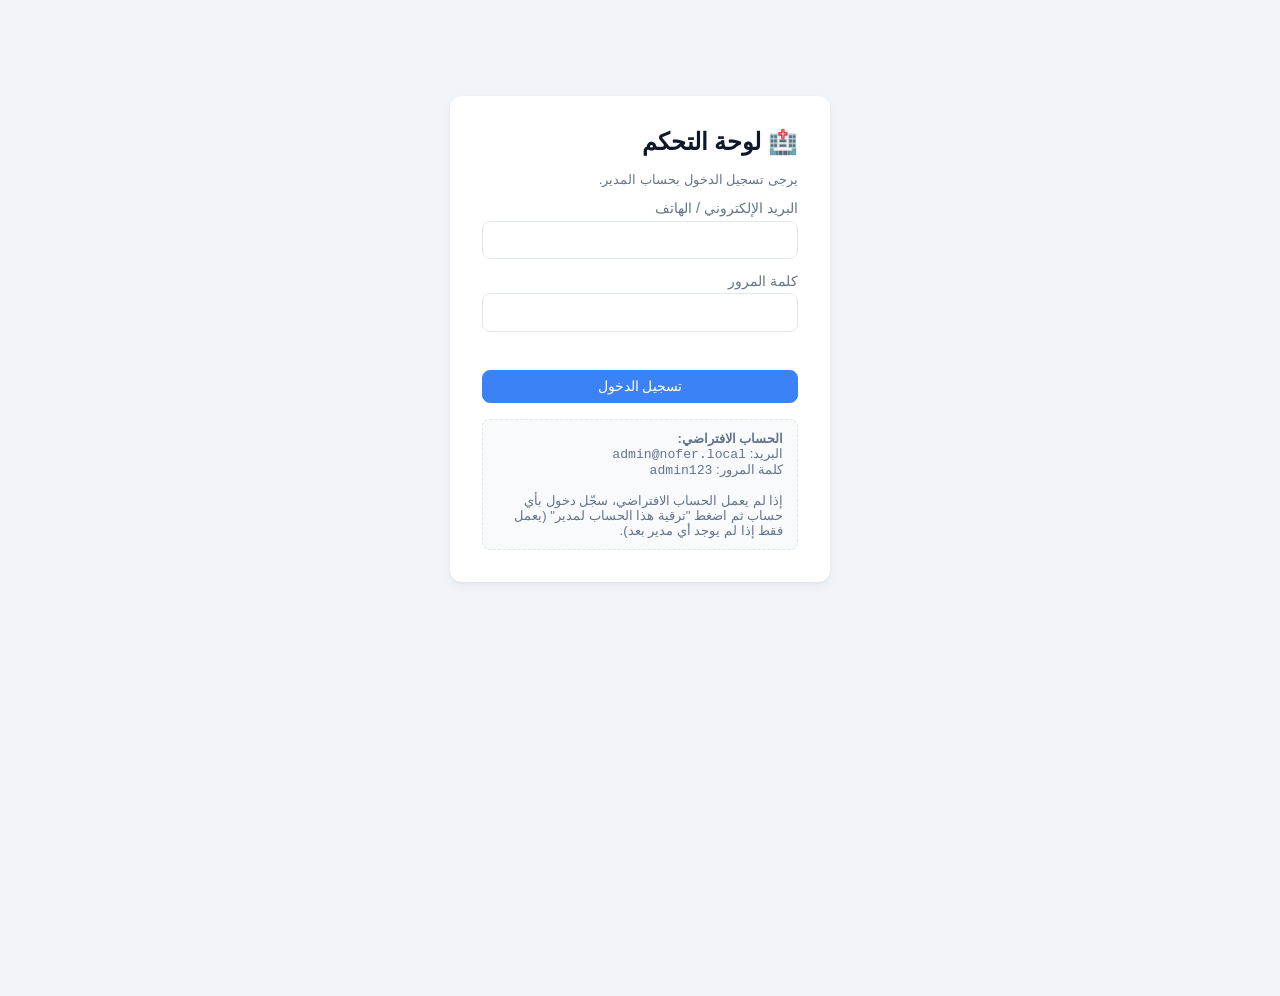
==== Admin.html @ 10ae7a41 "first commit" ====
<!DOCTYPE html>
<html lang="ar" dir="rtl">
<head>
    <meta charset="UTF-8">
    <meta name="viewport" content="width=device-width, initial-scale=1.0">
    <meta name="robots" content="noindex, nofollow">
    <title>لوحة التحكم — عيادة</title>
    <style>
        :root {
            --primary: #3b82f6;
            --primary-dark: #1d4ed8;
            --success: #16a34a;
            --warning: #f59e0b;
            --danger: #dc2626;
            --bg: #f1f5f9;
            --surface: #ffffff;
            --surface-2: #f8fafc;
            --text: #0f172a;
            --text-muted: #64748b;
            --border: #e2e8f0;
            --radius: 12px;
            --shadow: 0 1px 3px rgba(0,0,0,0.06), 0 4px 12px rgba(0,0,0,0.04);
        }
        * { box-sizing: border-box; }
        html, body { margin: 0; padding: 0; }
        body {
            font-family: -apple-system, BlinkMacSystemFont, 'Segoe UI', Tahoma, Arial, sans-serif;
            background: var(--bg);
            color: var(--text);
            min-height: 100vh;
        }
        .topbar {
            background: var(--surface);
            border-bottom: 1px solid var(--border);
            padding: 0.85rem 1.5rem;
            display: flex;
            align-items: center;
            justify-content: space-between;
            gap: 1rem;
        }
        .topbar h1 {
            font-size: 1.25rem;
            margin: 0;
            font-weight: 700;
        }
        .topbar-actions {
            display: flex;
            align-items: center;
            gap: 0.75rem;
            font-size: 0.9rem;
        }
        .topbar-actions .user-pill {
            background: var(--surface-2);
            border: 1px solid var(--border);
            border-radius: 999px;
            padding: 0.35rem 0.85rem;
        }
        .btn {
            border: 1px solid var(--border);
            background: var(--surface);
            color: var(--text);
            padding: 0.45rem 0.9rem;
            border-radius: 8px;
            cursor: pointer;
            font-family: inherit;
            font-size: 0.9rem;
            transition: all 0.15s;
        }
        .btn:hover { background: var(--surface-2); }
        .btn-primary { background: var(--primary); color: #fff; border-color: var(--primary); }
        .btn-primary:hover { background: var(--primary-dark); }
        .btn-danger { background: var(--danger); color: #fff; border-color: var(--danger); }
        .btn-danger:hover { filter: brightness(0.92); }
        .btn-success { background: var(--success); color: #fff; border-color: var(--success); }
        .btn-warning { background: var(--warning); color: #fff; border-color: var(--warning); }
        .btn-sm { padding: 0.3rem 0.65rem; font-size: 0.82rem; }
        .btn:disabled { opacity: 0.5; cursor: not-allowed; }

        .container { padding: 1.5rem; max-width: 1400px; margin: 0 auto; }

        /* Login gate */
        .login-card {
            max-width: 380px;
            margin: 6rem auto;
            background: var(--surface);
            padding: 2rem;
            border-radius: var(--radius);
            box-shadow: var(--shadow);
        }
        .login-card h2 { margin: 0 0 1rem; }
        .login-card label { display: block; margin-bottom: 0.85rem; font-size: 0.9rem; color: var(--text-muted); }
        .login-card input {
            display: block;
            width: 100%;
            padding: 0.6rem 0.85rem;
            margin-top: 0.3rem;
            border: 1px solid var(--border);
            border-radius: 8px;
            font-family: inherit;
            font-size: 0.95rem;
        }
        .login-hint {
            margin-top: 1rem;
            padding: 0.7rem 0.85rem;
            background: var(--surface-2);
            border: 1px dashed var(--border);
            border-radius: 8px;
            font-size: 0.82rem;
            color: var(--text-muted);
        }
        .login-error {
            color: var(--danger);
            margin: 0.5rem 0;
            font-size: 0.88rem;
            min-height: 1.2em;
        }

        /* Stats */
        .stats-grid {
            display: grid;
            grid-template-columns: repeat(auto-fit, minmax(170px, 1fr));
            gap: 0.85rem;
            margin-bottom: 1.5rem;
        }
        .stat {
            background: var(--surface);
            border: 1px solid var(--border);
            border-radius: var(--radius);
            padding: 1rem 1.15rem;
            box-shadow: var(--shadow);
        }
        .stat-label { color: var(--text-muted); font-size: 0.82rem; }
        .stat-value { font-size: 1.85rem; font-weight: 700; margin-top: 0.25rem; }
        .stat-accent-primary { color: var(--primary); }
        .stat-accent-warning { color: var(--warning); }
        .stat-accent-success { color: var(--success); }
        .stat-accent-danger  { color: var(--danger); }

        /* Two-column layout */
        .layout {
            display: grid;
            grid-template-columns: 320px 1fr;
            gap: 1.25rem;
        }
        @media (max-width: 900px) {
            .layout { grid-template-columns: 1fr; }
        }

        .panel {
            background: var(--surface);
            border: 1px solid var(--border);
            border-radius: var(--radius);
            box-shadow: var(--shadow);
            overflow: hidden;
        }
        .panel-header {
            padding: 0.85rem 1.1rem;
            border-bottom: 1px solid var(--border);
            font-weight: 700;
            display: flex;
            justify-content: space-between;
            align-items: center;
            gap: 0.5rem;
            flex-wrap: wrap;
        }
        .panel-body { padding: 0.5rem; }

        /* Doctors list */
        .doctor-item {
            display: flex;
            justify-content: space-between;
            align-items: center;
            padding: 0.7rem 0.85rem;
            border-radius: 8px;
            cursor: pointer;
            border: 1px solid transparent;
            transition: all 0.12s;
            gap: 0.5rem;
        }
        .doctor-item:hover { background: var(--surface-2); }
        .doctor-item.active {
            background: #eff6ff;
            border-color: var(--primary);
        }
        .doctor-item-info { flex: 1; min-width: 0; }
        .doctor-item-name { font-weight: 600; font-size: 0.95rem; }
        .doctor-item-specialty {
            color: var(--text-muted);
            font-size: 0.82rem;
            white-space: nowrap;
            overflow: hidden;
            text-overflow: ellipsis;
        }
        .doctor-item-count {
            background: var(--primary);
            color: #fff;
            border-radius: 999px;
            padding: 0.15rem 0.6rem;
            font-size: 0.8rem;
            font-weight: 700;
            flex-shrink: 0;
            min-width: 28px;
            text-align: center;
        }
        .doctor-item-count.zero { background: var(--text-muted); opacity: 0.6; }
        .doctor-item-count.has-active::after {
            content: ' • ' attr(data-active) ' نشط';
            font-weight: 500;
            font-size: 0.78rem;
            opacity: 0.95;
        }

        /* Filters */
        .filters {
            display: flex;
            gap: 0.5rem;
            flex-wrap: wrap;
            padding: 0.85rem 1.1rem;
            border-bottom: 1px solid var(--border);
            background: var(--surface-2);
        }
        .filters select, .filters input {
            padding: 0.4rem 0.6rem;
            border: 1px solid var(--border);
            border-radius: 6px;
            background: var(--surface);
            font-family: inherit;
            font-size: 0.88rem;
            color: var(--text);
        }
        .filters input { flex: 1; min-width: 180px; }

        /* Bookings table */
        .table-wrap { overflow-x: auto; }
        table.bookings {
            width: 100%;
            border-collapse: collapse;
            min-width: 760px;
        }
        table.bookings th, table.bookings td {
            text-align: right;
            padding: 0.7rem 0.85rem;
            border-bottom: 1px solid var(--border);
            font-size: 0.9rem;
            vertical-align: top;
        }
        table.bookings th {
            background: var(--surface-2);
            font-weight: 700;
            font-size: 0.82rem;
            color: var(--text-muted);
            text-transform: none;
        }
        table.bookings tr:last-child td { border-bottom: none; }
        table.bookings tbody tr:hover { background: var(--surface-2); }

        .pill {
            display: inline-block;
            padding: 0.18rem 0.6rem;
            border-radius: 999px;
            font-size: 0.78rem;
            font-weight: 600;
            white-space: nowrap;
        }
        .pill-pending   { background: #fef3c7; color: #92400e; }
        .pill-confirmed { background: #dbeafe; color: #1e40af; }
        .pill-completed { background: #dcfce7; color: #166534; }
        .pill-cancelled { background: #fee2e2; color: #991b1b; text-decoration: line-through; }

        .svc-tag {
            display: inline-block;
            padding: 0.12rem 0.5rem;
            background: var(--surface-2);
            border: 1px solid var(--border);
            border-radius: 6px;
            font-size: 0.78rem;
            color: var(--text);
        }

        .row-actions { display: flex; gap: 0.35rem; flex-wrap: wrap; }

        .empty, .loading {
            padding: 2.5rem 1rem;
            text-align: center;
            color: var(--text-muted);
            font-size: 0.95rem;
        }

        /* Toast */
        .toast {
            position: fixed;
            bottom: 1.5rem;
            left: 50%;
            transform: translateX(-50%);
            background: var(--text);
            color: #fff;
            padding: 0.7rem 1.1rem;
            border-radius: 8px;
            font-size: 0.9rem;
            box-shadow: 0 10px 30px rgba(0,0,0,0.2);
            z-index: 1000;
            opacity: 0;
            transition: opacity 0.2s, transform 0.2s;
            pointer-events: none;
        }
        .toast.show { opacity: 1; transform: translateX(-50%) translateY(-4px); }
        .toast-error { background: var(--danger); }
        .toast-success { background: var(--success); }

        .small-muted { color: var(--text-muted); font-size: 0.82rem; }
    </style>
</head>
<body>

<!-- Login gate -->
<div id="loginGate">
    <div class="login-card">
        <h2>🏥 لوحة التحكم</h2>
        <p class="small-muted">يرجى تسجيل الدخول بحساب المدير.</p>
        <form id="adminLoginForm">
            <label>البريد الإلكتروني / الهاتف
                <input type="text" id="loginId" required autocomplete="username">
            </label>
            <label>كلمة المرور
                <input type="password" id="loginPass" required autocomplete="current-password">
            </label>
            <p class="login-error" id="loginError"></p>
            <button type="submit" class="btn btn-primary" style="width:100%;">تسجيل الدخول</button>
            <button type="button" class="btn" id="bootstrapBtn"
                style="width:100%;margin-top:0.5rem;display:none;">
                ترقية هذا الحساب لمدير (مرة واحدة فقط)
            </button>
        </form>
        <div class="login-hint">
            <strong>الحساب الافتراضي:</strong><br>
            البريد: <code>admin@nofer.local</code><br>
            كلمة المرور: <code>admin123</code>
            <br><br>
            <span class="small-muted">إذا لم يعمل الحساب الافتراضي، سجّل دخول بأي حساب ثم اضغط
            "ترقية هذا الحساب لمدير" (يعمل فقط إذا لم يوجد أي مدير بعد).</span>
        </div>
    </div>
</div>

<!-- Dashboard -->
<div id="dashboard" style="display:none;">
    <div class="topbar">
        <h1>🏥 لوحة التحكم — عيادة</h1>
        <div class="topbar-actions">
            <span class="user-pill" id="adminPill"></span>
            <a href="index.html" class="btn">← الموقع الرئيسي</a>
            <button type="button" class="btn" id="logoutBtn">تسجيل خروج</button>
        </div>
    </div>

    <div class="container">
        <div class="stats-grid" id="statsGrid"></div>

        <div class="layout">
            <!-- Doctors panel -->
            <div class="panel">
                <div class="panel-header">
                    <span>الأطباء</span>
                    <span class="small-muted" id="doctorsTotal"></span>
                </div>
                <div class="panel-body" id="doctorsList">
                    <div class="loading">جاري التحميل...</div>
                </div>
            </div>

            <!-- Bookings panel -->
            <div class="panel">
                <div class="panel-header">
                    <span id="bookingsTitle">جميع الحجوزات</span>
                    <button type="button" class="btn btn-sm" id="refreshBookings">⟳ تحديث</button>
                </div>
                <div class="filters">
                    <select id="filterStatus">
                        <option value="">كل الحالات</option>
                        <option value="pending">قيد الانتظار</option>
                        <option value="confirmed">مؤكد</option>
                        <option value="completed">مكتمل</option>
                        <option value="cancelled">ملغي</option>
                    </select>
                    <select id="filterService">
                        <option value="">كل أنواع الخدمات</option>
                        <option value="clinic">كشف بالعيادة</option>
                        <option value="home_visit">كشف منزلي</option>
                        <option value="video">استشارة فيديو</option>
                        <option value="chat">استشارة شات</option>
                    </select>
                    <input type="search" id="filterSearch" placeholder="ابحث باسم المريض أو الهاتف...">
                </div>
                <div class="table-wrap" id="bookingsWrap">
                    <div class="loading">جاري التحميل...</div>
                </div>
            </div>
        </div>
    </div>
</div>

<div class="toast" id="toast"></div>

<script>
'use strict';

const API_BASE = './backend.php';
const TOKEN_KEY = 'nofer_token';
const USER_KEY  = 'nofer_user';

const STATUS_LABELS = {
    pending:   'قيد الانتظار',
    confirmed: 'مؤكد',
    completed: 'مكتمل',
    cancelled: 'ملغي',
};
const SERVICE_LABELS = {
    clinic:     'كشف بالعيادة',
    home_visit: '🏠 كشف منزلي',
    video:      '📹 استشارة فيديو',
    chat:       '💬 استشارة شات',
};
const PAYMENT_LABELS = {
    cash: 'نقدي', visa: 'بطاقة', fawry: 'فوري',
    paypal: 'PayPal', vodafone_cash: 'فودافون كاش'
};

// ----- State -----
let token = null;
let user  = null;
let selectedDoctorId = null;        // null = show all
let doctors = [];
let bookingsCache = [];
let filterDebounce = null;

// ----- Helpers -----
function escapeHTML(v) {
    if (v === null || v === undefined) return '';
    return String(v)
        .replace(/&/g, '&amp;').replace(/</g, '&lt;').replace(/>/g, '&gt;')
        .replace(/"/g, '&quot;').replace(/'/g, '&#39;');
}
function showToast(msg, type = '') {
    const t = document.getElementById('toast');
    t.textContent = msg;
    t.className = 'toast show ' + (type ? 'toast-' + type : '');
    clearTimeout(t._t);
    t._t = setTimeout(() => t.className = 'toast', 2500);
}
function formatDate(s) {
    if (!s) return '';
    try {
        // s is either "YYYY-MM-DD" (booking date) or "YYYY-MM-DD HH:MM:SS" (created_at)
        if (s.length <= 10) return s;
        return s.replace(' ', ' • ').slice(0, 16);
    } catch (_) { return s; }
}

async function api(path, options = {}) {
    const headers = Object.assign({}, options.headers || {});
    if (options.body && !headers['Content-Type']) headers['Content-Type'] = 'application/json';
    if (token) headers['Authorization'] = `Bearer ${token}`;
    const res = await fetch(`${API_BASE}${path}`, { ...options, headers });
    let data = {};
    try { data = await res.json(); } catch (_) {}
    if (res.status === 401) {
        // session expired
        signOut(true);
        throw new Error('Unauthorized');
    }
    if (!res.ok || !data.success) {
        const msg = (data && data.error) || `خطأ ${res.status}`;
        throw new Error(msg);
    }
    return data;
}

// ----- Auth -----
function loadStoredAuth() {
    try {
        token = localStorage.getItem(TOKEN_KEY);
        const u = localStorage.getItem(USER_KEY);
        user = u ? JSON.parse(u) : null;
    } catch (_) {}
}
function storeAuth(t, u) {
    token = t; user = u;
    try {
        localStorage.setItem(TOKEN_KEY, t);
        localStorage.setItem(USER_KEY, JSON.stringify(u));
    } catch (_) {}
}
async function signOut(silent = false) {
    try { if (token) await api('/api/logout', { method: 'POST' }); } catch (_) {}
    token = null; user = null;
    try { localStorage.removeItem(TOKEN_KEY); localStorage.removeItem(USER_KEY); } catch (_) {}
    showLogin();
    if (!silent) showToast('تم تسجيل الخروج');
}

function showLogin() {
    document.getElementById('loginGate').style.display = 'block';
    document.getElementById('dashboard').style.display = 'none';
}
function showDashboard() {
    document.getElementById('loginGate').style.display = 'none';
    document.getElementById('dashboard').style.display = 'block';
    document.getElementById('adminPill').textContent = user?.name || '';
    loadStats();
    loadDoctors();
    loadBookings();
}

async function handleLogin(e) {
    e.preventDefault();
    const errEl = document.getElementById('loginError');
    const bootstrapBtn = document.getElementById('bootstrapBtn');
    errEl.textContent = '';
    bootstrapBtn.style.display = 'none';

    const identifier = document.getElementById('loginId').value.trim();
    const password   = document.getElementById('loginPass').value;
    if (!identifier || !password) { errEl.textContent = 'يرجى ملء جميع الحقول.'; return; }

    try {
        const res = await fetch(`${API_BASE}/api/login`, {
            method: 'POST',
            headers: { 'Content-Type': 'application/json' },
            body: JSON.stringify({ identifier, password })
        });
        const data = await res.json();
        if (!res.ok || !data.success) {
            errEl.textContent = data.error || 'فشل تسجيل الدخول.';
            return;
        }
        if (!data.user.is_admin) {
            // Store the token so bootstrap call can authenticate, but DON'T
            // call showDashboard yet — they need to be promoted first.
            storeAuth(data.token, data.user);
            errEl.textContent = 'هذا الحساب ليس له صلاحيات مدير.';
            bootstrapBtn.style.display = 'block';
            return;
        }
        storeAuth(data.token, data.user);
        showDashboard();
    } catch (err) {
        errEl.textContent = 'تعذر الاتصال بالخادم.';
    }
}

async function handleBootstrap() {
    const errEl = document.getElementById('loginError');
    const btn = document.getElementById('bootstrapBtn');
    if (!token) { errEl.textContent = 'سجّل الدخول أولاً.'; return; }
    btn.disabled = true;
    btn.textContent = 'جاري الترقية...';
    try {
        const data = await api('/api/admin/bootstrap', {
            method: 'POST',
            body: JSON.stringify({})
        });
        // Update stored user
        user = data.user;
        try { localStorage.setItem(USER_KEY, JSON.stringify(user)); } catch (_) {}
        showToast('تمت الترقية بنجاح', 'success');
        showDashboard();
    } catch (err) {
        errEl.textContent = err.message;
        btn.disabled = false;
        btn.textContent = 'ترقية هذا الحساب لمدير (مرة واحدة فقط)';
    }
}

async function verifySession() {
    if (!token || !user) { showLogin(); return; }
    try {
        const data = await api('/api/me');
        if (!data.user.is_admin) { signOut(true); return; }
        user = data.user;
        try { localStorage.setItem(USER_KEY, JSON.stringify(user)); } catch (_) {}
        showDashboard();
    } catch (_) {
        showLogin();
    }
}

// ----- Stats -----
async function loadStats() {
    const grid = document.getElementById('statsGrid');
    grid.innerHTML = '';
    try {
        const data = await api('/api/admin/stats');
        const s = data.stats;
        const cards = [
            ['total_bookings',     'إجمالي الحجوزات', 'primary'],
            ['today_bookings',     'حجوزات اليوم',    'primary'],
            ['pending_bookings',   'قيد الانتظار',     'warning'],
            ['confirmed_bookings', 'مؤكدة',            'primary'],
            ['completed_bookings', 'مكتملة',           'success'],
            ['cancelled_bookings', 'ملغاة',            'danger'],
            ['doctors_count',      'الأطباء',          ''],
            ['users_count',        'المستخدمون',       ''],
        ];
        grid.innerHTML = cards.map(([k, label, accent]) => `
            <div class="stat">
                <div class="stat-label">${label}</div>
                <div class="stat-value ${accent ? 'stat-accent-' + accent : ''}">${s[k]}</div>
            </div>
        `).join('');
    } catch (err) {
        grid.innerHTML = `<div class="empty">تعذر تحميل الإحصائيات: ${escapeHTML(err.message)}</div>`;
    }
}

// ----- Doctors -----
async function loadDoctors() {
    const el = document.getElementById('doctorsList');
    try {
        const data = await api('/api/admin/doctors');
        doctors = data.doctors;
        document.getElementById('doctorsTotal').textContent = `${doctors.length} طبيب`;
        renderDoctors();
    } catch (err) {
        el.innerHTML = `<div class="empty">تعذر تحميل الأطباء: ${escapeHTML(err.message)}</div>`;
    }
}

function renderDoctors() {
    const el = document.getElementById('doctorsList');
    const allActive = selectedDoctorId === null ? 'active' : '';
    const html = [`
        <div class="doctor-item ${allActive}" data-id="" role="button" tabindex="0">
            <div class="doctor-item-info">
                <div class="doctor-item-name">جميع الأطباء</div>
                <div class="doctor-item-specialty">عرض كل الحجوزات</div>
            </div>
            <span class="doctor-item-count">${doctors.reduce((acc, d) => acc + d.bookings_count, 0)}</span>
        </div>
    `];
    doctors.forEach(d => {
        const active = selectedDoctorId === d.id ? 'active' : '';
        const hasActive = d.active_count > 0 ? 'has-active' : '';
        html.push(`
            <div class="doctor-item ${active}" data-id="${d.id}" role="button" tabindex="0">
                <div class="doctor-item-info">
                    <div class="doctor-item-name">${escapeHTML(d.name)}</div>
                    <div class="doctor-item-specialty">${escapeHTML(d.specialty)}</div>
                </div>
                <span class="doctor-item-count ${d.bookings_count === 0 ? 'zero' : ''} ${hasActive}"
                      data-active="${d.active_count}">${d.bookings_count}</span>
            </div>
        `);
    });
    el.innerHTML = html.join('');

    el.querySelectorAll('.doctor-item').forEach(node => {
        const handler = () => {
            const id = node.dataset.id;
            selectedDoctorId = id === '' ? null : Number(id);
            renderDoctors();
            updateBookingsTitle();
            loadBookings();
        };
        node.addEventListener('click', handler);
        node.addEventListener('keydown', e => { if (e.key === 'Enter' || e.key === ' ') { e.preventDefault(); handler(); }});
    });
}

function updateBookingsTitle() {
    const titleEl = document.getElementById('bookingsTitle');
    if (selectedDoctorId === null) {
        titleEl.textContent = 'جميع الحجوزات';
    } else {
        const d = doctors.find(x => x.id === selectedDoctorId);
        titleEl.textContent = d ? `حجوزات: ${d.name}` : 'الحجوزات';
    }
}

// ----- Bookings -----
async function loadBookings() {
    const wrap = document.getElementById('bookingsWrap');
    wrap.innerHTML = '<div class="loading">جاري التحميل...</div>';

    const params = new URLSearchParams();
    if (selectedDoctorId !== null) params.set('doctor_id', String(selectedDoctorId));
    const status = document.getElementById('filterStatus').value;
    if (status) params.set('status', status);
    const svc = document.getElementById('filterService').value;
    if (svc) params.set('service_type', svc);
    const q = document.getElementById('filterSearch').value.trim();
    if (q) params.set('q', q);

    try {
        const data = await api('/api/admin/bookings?' + params.toString());
        bookingsCache = data.bookings;
        renderBookings();
    } catch (err) {
        wrap.innerHTML = `<div class="empty">تعذر تحميل الحجوزات: ${escapeHTML(err.message)}</div>`;
    }
}

function renderBookings() {
    const wrap = document.getElementById('bookingsWrap');
    if (!bookingsCache.length) {
        wrap.innerHTML = '<div class="empty">لا توجد حجوزات مطابقة.</div>';
        return;
    }
    const rows = bookingsCache.map(b => {
        const status   = b.status || 'pending';
        const svcKey   = b.service_type || 'clinic';
        const svcLabel = SERVICE_LABELS[svcKey] || svcKey;
        const place    = svcKey === 'clinic'
            ? (b.location_name
                ? `<div>${escapeHTML(b.location_name)}</div><div class="small-muted">${escapeHTML(b.location_address || '')}</div>`
                : '<span class="small-muted">عيادة غير محددة</span>')
            : '<span class="small-muted">عن بُعد</span>';

        return `
            <tr data-id="${b.id}">
                <td>
                    <div><strong>${escapeHTML(b.patient_name)}</strong></div>
                    <div class="small-muted">${escapeHTML(b.phone)}</div>
                </td>
                <td>
                    <div>${escapeHTML(b.doctor_name || '-')}</div>
                    <div class="small-muted">${escapeHTML(b.specialty || '')}</div>
                </td>
                <td><span class="svc-tag">${svcLabel}</span></td>
                <td>${place}</td>
                <td>${escapeHTML(b.date)}</td>
                <td>${escapeHTML(PAYMENT_LABELS[b.payment_method] || b.payment_method || '-')}</td>
                <td><span class="pill pill-${status}">${STATUS_LABELS[status] || status}</span></td>
                <td>
                    <div class="row-actions">
                        ${status === 'pending' ? `<button class="btn btn-sm btn-primary" data-act="confirm">تأكيد</button>` : ''}
                        ${(status === 'pending' || status === 'confirmed') ? `<button class="btn btn-sm btn-success" data-act="complete">إكمال</button>` : ''}
                        ${status !== 'cancelled' ? `<button class="btn btn-sm btn-danger" data-act="cancel">إلغاء</button>` : ''}
                        <button class="btn btn-sm" data-act="delete" title="حذف نهائي">🗑</button>
                    </div>
                </td>
            </tr>
        `;
    }).join('');

    wrap.innerHTML = `
        <table class="bookings">
            <thead>
                <tr>
                    <th>المريض</th>
                    <th>الطبيب</th>
                    <th>نوع الخدمة</th>
                    <th>المكان</th>
                    <th>التاريخ</th>
                    <th>الدفع</th>
                    <th>الحالة</th>
                    <th>إجراءات</th>
                </tr>
            </thead>
            <tbody>${rows}</tbody>
        </table>
    `;

    wrap.querySelectorAll('button[data-act]').forEach(btn => {
        btn.addEventListener('click', () => {
            const row = btn.closest('tr');
            const id = Number(row.dataset.id);
            const act = btn.dataset.act;
            handleBookingAction(id, act, btn);
        });
    });
}

async function handleBookingAction(id, action, btn) {
    const b = bookingsCache.find(x => Number(x.id) === id);
    if (!b) return;

    let confirmMsg = '';
    if (action === 'cancel')   confirmMsg = `هل أنت متأكد من إلغاء حجز ${b.patient_name}؟`;
    if (action === 'delete')   confirmMsg = `حذف نهائي لحجز ${b.patient_name}؟ لا يمكن التراجع.`;
    if (action === 'complete') confirmMsg = `وضع حجز ${b.patient_name} كمكتمل؟`;
    if (action === 'confirm')  confirmMsg = `تأكيد حجز ${b.patient_name}؟`;
    if (confirmMsg && !confirm(confirmMsg)) return;

    const row = btn.closest('tr');
    row.querySelectorAll('button').forEach(b => b.disabled = true);

    try {
        if (action === 'delete') {
            await api(`/api/admin/bookings/${id}`, { method: 'DELETE' });
            showToast('تم حذف الحجز', 'success');
        } else {
            const status = action === 'confirm' ? 'confirmed'
                         : action === 'complete' ? 'completed'
                         : 'cancelled';
            await api(`/api/admin/bookings/${id}`, {
                method: 'PATCH',
                body: JSON.stringify({ status })
            });
            showToast('تم تحديث الحجز', 'success');
        }
        // Refresh both stats + table + doctor counts
        loadStats();
        loadDoctors();
        loadBookings();
    } catch (err) {
        showToast(err.message, 'error');
        row.querySelectorAll('button').forEach(b => b.disabled = false);
    }
}

// ----- Init -----
document.getElementById('adminLoginForm').addEventListener('submit', handleLogin);
document.getElementById('bootstrapBtn').addEventListener('click', handleBootstrap);
document.getElementById('logoutBtn').addEventListener('click', () => signOut());
document.getElementById('refreshBookings').addEventListener('click', () => { loadStats(); loadDoctors(); loadBookings(); });

document.getElementById('filterStatus').addEventListener('change', loadBookings);
document.getElementById('filterService').addEventListener('change', loadBookings);
document.getElementById('filterSearch').addEventListener('input', () => {
    clearTimeout(filterDebounce);
    filterDebounce = setTimeout(loadBookings, 300);
});

loadStoredAuth();
verifySession();
</script>

</body>
</html>
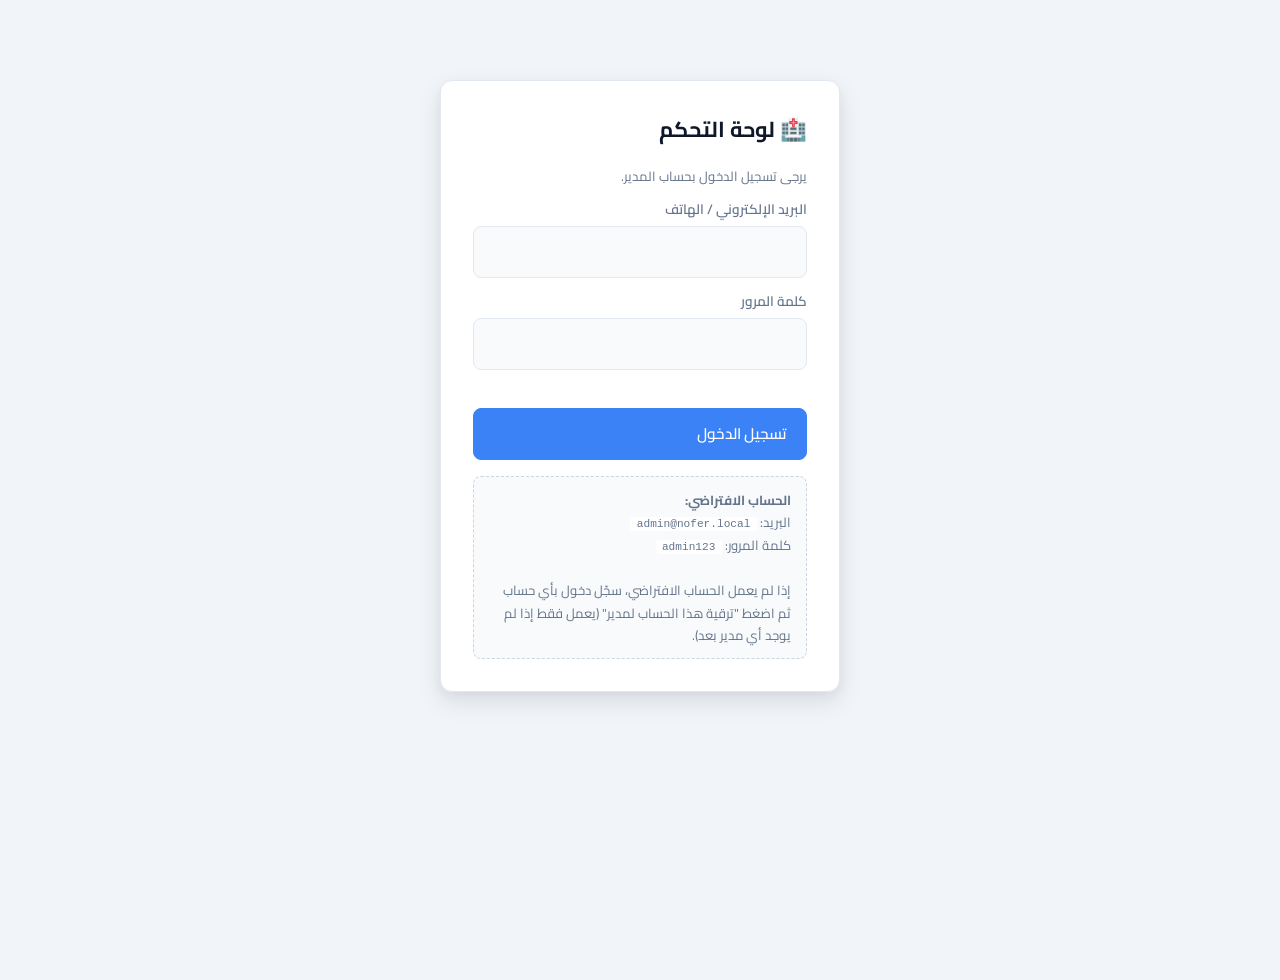
==== commit e5761fe3: "dashboard" ====
--- a/Admin.html
+++ b/Admin.html
@@ -5,30 +5,50 @@
     <meta name="viewport" content="width=device-width, initial-scale=1.0">
     <meta name="robots" content="noindex, nofollow">
     <title>لوحة التحكم — عيادة</title>
+    <link rel="preconnect" href="https://fonts.googleapis.com">
+    <link rel="preconnect" href="https://fonts.gstatic.com" crossorigin>
+    <link href="https://fonts.googleapis.com/css2?family=Cairo:wght@400;500;600;700;800&display=swap" rel="stylesheet">
     <style>
         :root {
             --primary: #3b82f6;
             --primary-dark: #1d4ed8;
+            --primary-soft: #eff6ff;
             --success: #16a34a;
+            --success-soft: #dcfce7;
             --warning: #f59e0b;
+            --warning-soft: #fef3c7;
             --danger: #dc2626;
+            --danger-soft: #fee2e2;
+            --indigo: #6366f1;
+            --indigo-soft: #eef2ff;
             --bg: #f1f5f9;
             --surface: #ffffff;
             --surface-2: #f8fafc;
             --text: #0f172a;
             --text-muted: #64748b;
+            --text-subtle: #94a3b8;
             --border: #e2e8f0;
+            --border-strong: #cbd5e1;
             --radius: 12px;
-            --shadow: 0 1px 3px rgba(0,0,0,0.06), 0 4px 12px rgba(0,0,0,0.04);
+            --radius-sm: 8px;
+            --shadow-sm: 0 1px 2px rgba(15, 23, 42, 0.04);
+            --shadow:    0 1px 3px rgba(15, 23, 42, 0.06), 0 4px 12px rgba(15, 23, 42, 0.05);
+            --shadow-lg: 0 10px 25px rgba(15, 23, 42, 0.1), 0 4px 10px rgba(15, 23, 42, 0.04);
         }
         * { box-sizing: border-box; }
         html, body { margin: 0; padding: 0; }
         body {
-            font-family: -apple-system, BlinkMacSystemFont, 'Segoe UI', Tahoma, Arial, sans-serif;
+            font-family: 'Cairo', -apple-system, BlinkMacSystemFont, 'Segoe UI', Tahoma, Arial, sans-serif;
             background: var(--bg);
             color: var(--text);
             min-height: 100vh;
-        }
+            line-height: 1.55;
+            -webkit-font-smoothing: antialiased;
+        }
+
+        /* ============================================================
+           Topbar
+           ============================================================ */
         .topbar {
             background: var(--surface);
             border-bottom: 1px solid var(--border);
@@ -37,89 +57,117 @@
             align-items: center;
             justify-content: space-between;
             gap: 1rem;
-        }
-        .topbar h1 {
-            font-size: 1.25rem;
-            margin: 0;
-            font-weight: 700;
-        }
-        .topbar-actions {
-            display: flex;
-            align-items: center;
-            gap: 0.75rem;
-            font-size: 0.9rem;
-        }
-        .topbar-actions .user-pill {
+            position: sticky; top: 0; z-index: 50;
+        }
+        .topbar h1 { font-size: 1.2rem; margin: 0; font-weight: 700; display: flex; align-items: center; gap: 0.5rem; }
+        .topbar-actions { display: flex; align-items: center; gap: 0.6rem; font-size: 0.9rem; }
+        .user-pill {
             background: var(--surface-2);
             border: 1px solid var(--border);
             border-radius: 999px;
-            padding: 0.35rem 0.85rem;
-        }
+            padding: 0.35rem 0.9rem;
+            font-weight: 600;
+            display: inline-flex;
+            align-items: center;
+            gap: 0.4rem;
+        }
+        .user-pill::before {
+            content: '';
+            width: 7px; height: 7px;
+            border-radius: 50%;
+            background: var(--success);
+            box-shadow: 0 0 0 3px rgba(22, 163, 74, 0.15);
+        }
+
+        /* ============================================================
+           Buttons
+           ============================================================ */
         .btn {
             border: 1px solid var(--border);
             background: var(--surface);
             color: var(--text);
-            padding: 0.45rem 0.9rem;
-            border-radius: 8px;
+            padding: 0.45rem 0.95rem;
+            border-radius: var(--radius-sm);
             cursor: pointer;
             font-family: inherit;
-            font-size: 0.9rem;
-            transition: all 0.15s;
-        }
-        .btn:hover { background: var(--surface-2); }
+            font-size: 0.88rem;
+            font-weight: 600;
+            transition: all 0.15s ease;
+            display: inline-flex;
+            align-items: center;
+            gap: 0.4rem;
+            text-decoration: none;
+            white-space: nowrap;
+        }
+        .btn:hover { background: var(--surface-2); border-color: var(--border-strong); }
         .btn-primary { background: var(--primary); color: #fff; border-color: var(--primary); }
-        .btn-primary:hover { background: var(--primary-dark); }
+        .btn-primary:hover { background: var(--primary-dark); border-color: var(--primary-dark); }
         .btn-danger { background: var(--danger); color: #fff; border-color: var(--danger); }
         .btn-danger:hover { filter: brightness(0.92); }
         .btn-success { background: var(--success); color: #fff; border-color: var(--success); }
         .btn-warning { background: var(--warning); color: #fff; border-color: var(--warning); }
-        .btn-sm { padding: 0.3rem 0.65rem; font-size: 0.82rem; }
+        .btn-ghost { background: transparent; border-color: transparent; }
+        .btn-ghost:hover { background: var(--surface-2); border-color: var(--border); }
+        .btn-sm { padding: 0.3rem 0.7rem; font-size: 0.8rem; }
+        .btn-lg { padding: 0.65rem 1.25rem; font-size: 0.95rem; }
         .btn:disabled { opacity: 0.5; cursor: not-allowed; }
 
         .container { padding: 1.5rem; max-width: 1400px; margin: 0 auto; }
 
-        /* Login gate */
+        /* ============================================================
+           Login gate (kept tidy)
+           ============================================================ */
         .login-card {
-            max-width: 380px;
-            margin: 6rem auto;
+            max-width: 400px;
+            margin: 5rem auto;
             background: var(--surface);
             padding: 2rem;
             border-radius: var(--radius);
-            box-shadow: var(--shadow);
-        }
-        .login-card h2 { margin: 0 0 1rem; }
-        .login-card label { display: block; margin-bottom: 0.85rem; font-size: 0.9rem; color: var(--text-muted); }
+            box-shadow: var(--shadow-lg);
+            border: 1px solid var(--border);
+        }
+        .login-card h2 { margin: 0 0 1.2rem; font-size: 1.35rem; }
+        .login-card label { display: block; margin-bottom: 0.85rem; font-size: 0.85rem; color: var(--text-muted); font-weight: 600; }
         .login-card input {
             display: block;
             width: 100%;
-            padding: 0.6rem 0.85rem;
-            margin-top: 0.3rem;
+            padding: 0.65rem 0.85rem;
+            margin-top: 0.35rem;
             border: 1px solid var(--border);
-            border-radius: 8px;
+            border-radius: var(--radius-sm);
             font-family: inherit;
             font-size: 0.95rem;
+            color: var(--text);
+            background: var(--surface-2);
+            transition: border-color 0.15s, background 0.15s;
+        }
+        .login-card input:focus {
+            outline: none;
+            border-color: var(--primary);
+            background: var(--surface);
+            box-shadow: 0 0 0 3px rgba(59, 130, 246, 0.12);
         }
         .login-hint {
             margin-top: 1rem;
-            padding: 0.7rem 0.85rem;
+            padding: 0.75rem 0.95rem;
             background: var(--surface-2);
-            border: 1px dashed var(--border);
-            border-radius: 8px;
+            border: 1px dashed var(--border-strong);
+            border-radius: var(--radius-sm);
             font-size: 0.82rem;
             color: var(--text-muted);
-        }
-        .login-error {
-            color: var(--danger);
-            margin: 0.5rem 0;
-            font-size: 0.88rem;
-            min-height: 1.2em;
-        }
-
-        /* Stats */
+            line-height: 1.7;
+        }
+        .login-hint code { background: var(--surface); padding: 0.05rem 0.4rem; border-radius: 4px; font-size: 0.85em; }
+        .login-error { color: var(--danger); margin: 0.5rem 0; font-size: 0.88rem; min-height: 1.2em; font-weight: 600; }
+        .small-muted { color: var(--text-muted); font-size: 0.82rem; }
+
+        /* ============================================================
+           Stats grid
+           ============================================================ */
         .stats-grid {
             display: grid;
-            grid-template-columns: repeat(auto-fit, minmax(170px, 1fr));
-            gap: 0.85rem;
+            grid-template-columns: repeat(auto-fit, minmax(150px, 1fr));
+            gap: 0.75rem;
             margin-bottom: 1.5rem;
         }
         .stat {
@@ -127,34 +175,100 @@
             border: 1px solid var(--border);
             border-radius: var(--radius);
             padding: 1rem 1.15rem;
-            box-shadow: var(--shadow);
-        }
-        .stat-label { color: var(--text-muted); font-size: 0.82rem; }
-        .stat-value { font-size: 1.85rem; font-weight: 700; margin-top: 0.25rem; }
-        .stat-accent-primary { color: var(--primary); }
-        .stat-accent-warning { color: var(--warning); }
-        .stat-accent-success { color: var(--success); }
-        .stat-accent-danger  { color: var(--danger); }
-
-        /* Two-column layout */
-        .layout {
-            display: grid;
-            grid-template-columns: 320px 1fr;
-            gap: 1.25rem;
-        }
-        @media (max-width: 900px) {
-            .layout { grid-template-columns: 1fr; }
-        }
+            box-shadow: var(--shadow-sm);
+            position: relative;
+            overflow: hidden;
+        }
+        .stat::before {
+            content: '';
+            position: absolute;
+            top: 0; right: 0;
+            width: 3px; height: 100%;
+            background: var(--stat-accent, var(--primary));
+            opacity: 0.85;
+        }
+        .stat-label { color: var(--text-muted); font-size: 0.8rem; font-weight: 600; }
+        .stat-value { font-size: 1.85rem; font-weight: 800; margin-top: 0.25rem; color: var(--text); letter-spacing: -0.02em; }
+        .stat-icon {
+            position: absolute;
+            top: 0.8rem;
+            left: 1rem;
+            font-size: 1.2rem;
+            opacity: 0.18;
+        }
+        .stat-primary { --stat-accent: var(--primary);  }
+        .stat-warning { --stat-accent: var(--warning);  }
+        .stat-success { --stat-accent: var(--success);  }
+        .stat-danger  { --stat-accent: var(--danger);   }
+        .stat-indigo  { --stat-accent: var(--indigo);   }
+        .stat-muted   { --stat-accent: var(--text-subtle); }
+
+        /* ============================================================
+           Tabs
+           ============================================================ */
+        .tabs {
+            display: flex;
+            gap: 0.25rem;
+            background: var(--surface);
+            border: 1px solid var(--border);
+            border-radius: var(--radius);
+            padding: 0.35rem;
+            margin-bottom: 1.25rem;
+            box-shadow: var(--shadow-sm);
+            overflow-x: auto;
+        }
+        .tab {
+            background: transparent;
+            border: none;
+            padding: 0.55rem 1.15rem;
+            border-radius: var(--radius-sm);
+            font-family: inherit;
+            font-size: 0.9rem;
+            font-weight: 600;
+            color: var(--text-muted);
+            cursor: pointer;
+            transition: all 0.15s ease;
+            display: inline-flex;
+            align-items: center;
+            gap: 0.5rem;
+            white-space: nowrap;
+        }
+        .tab:hover { background: var(--surface-2); color: var(--text); }
+        .tab.active {
+            background: var(--primary);
+            color: #fff;
+            box-shadow: 0 1px 3px rgba(59, 130, 246, 0.35);
+        }
+        .tab-badge {
+            background: rgba(255, 255, 255, 0.25);
+            color: inherit;
+            padding: 0.05rem 0.5rem;
+            border-radius: 999px;
+            font-size: 0.72rem;
+            font-weight: 700;
+            min-width: 1.5rem;
+            text-align: center;
+        }
+        .tab:not(.active) .tab-badge { background: var(--surface-2); color: var(--text-muted); border: 1px solid var(--border); }
+
+        .view { display: none; }
+        .view.active { display: block; }
+
+        /* ============================================================
+           Panels (used in bookings view)
+           ============================================================ */
+        .layout { display: grid; grid-template-columns: 340px 1fr; gap: 1.25rem; }
+        @media (max-width: 980px) { .layout { grid-template-columns: 1fr; } }
 
         .panel {
             background: var(--surface);
             border: 1px solid var(--border);
             border-radius: var(--radius);
-            box-shadow: var(--shadow);
+            box-shadow: var(--shadow-sm);
             overflow: hidden;
         }
         .panel-header {
-            padding: 0.85rem 1.1rem;
+            padding: 0.95rem 1.15rem;
             border-bottom: 1px solid var(--border);
             font-weight: 700;
             display: flex;
@@ -162,55 +276,171 @@
             align-items: center;
             gap: 0.5rem;
             flex-wrap: wrap;
-        }
+            background: var(--surface-2);
+        }
+        .panel-header-title { display: flex; align-items: center; gap: 0.5rem; font-size: 0.98rem; }
         .panel-body { padding: 0.5rem; }
-
-        /* Doctors list */
+        .panel-body-tight { padding: 0; }
+
+        /* ============================================================
+           Doctors sidebar (grouped by specialty)
+           ============================================================ */
+        .specialty-group {
+            border-bottom: 1px solid var(--border);
+        }
+        .specialty-group:last-child { border-bottom: none; }
+        .specialty-head {
+            display: flex;
+            align-items: center;
+            justify-content: space-between;
+            gap: 0.5rem;
+            padding: 0.7rem 0.95rem;
+            cursor: pointer;
+            user-select: none;
+            background: var(--surface);
+            transition: background 0.12s;
+        }
+        .specialty-head:hover { background: var(--surface-2); }
+        .specialty-head-info { display: flex; align-items: center; gap: 0.5rem; min-width: 0; flex: 1; }
+        .specialty-chev {
+            width: 16px; height: 16px;
+            transition: transform 0.18s ease;
+            color: var(--text-muted);
+            flex-shrink: 0;
+        }
+        .specialty-group.collapsed .specialty-chev { transform: rotate(-90deg); }
+        .specialty-name { font-weight: 700; font-size: 0.92rem; color: var(--text); }
+        .specialty-meta { display: flex; gap: 0.4rem; flex-shrink: 0; }
+        .specialty-pill {
+            font-size: 0.72rem;
+            font-weight: 700;
+            padding: 0.12rem 0.55rem;
+            border-radius: 999px;
+            background: var(--surface-2);
+            border: 1px solid var(--border);
+            color: var(--text-muted);
+        }
+        .specialty-pill-active { background: var(--primary-soft); color: var(--primary-dark); border-color: transparent; }
+        .specialty-doctors {
+            background: var(--surface-2);
+            padding: 0.25rem 0.4rem 0.5rem;
+            display: block;
+        }
+        .specialty-group.collapsed .specialty-doctors { display: none; }
+
         .doctor-item {
             display: flex;
             justify-content: space-between;
             align-items: center;
-            padding: 0.7rem 0.85rem;
-            border-radius: 8px;
+            padding: 0.55rem 0.75rem;
+            border-radius: var(--radius-sm);
             cursor: pointer;
             border: 1px solid transparent;
             transition: all 0.12s;
             gap: 0.5rem;
-        }
-        .doctor-item:hover { background: var(--surface-2); }
+            margin: 0.15rem 0;
+        }
+        .doctor-item:hover { background: var(--surface); }
         .doctor-item.active {
-            background: #eff6ff;
+            background: var(--primary-soft);
             border-color: var(--primary);
         }
         .doctor-item-info { flex: 1; min-width: 0; }
-        .doctor-item-name { font-weight: 600; font-size: 0.95rem; }
-        .doctor-item-specialty {
-            color: var(--text-muted);
-            font-size: 0.82rem;
-            white-space: nowrap;
-            overflow: hidden;
-            text-overflow: ellipsis;
-        }
+        .doctor-item-name { font-weight: 600; font-size: 0.88rem; color: var(--text); }
+        .doctor-item-sub { color: var(--text-muted); font-size: 0.75rem; }
         .doctor-item-count {
             background: var(--primary);
             color: #fff;
             border-radius: 999px;
-            padding: 0.15rem 0.6rem;
-            font-size: 0.8rem;
+            padding: 0.12rem 0.55rem;
+            font-size: 0.75rem;
             font-weight: 700;
             flex-shrink: 0;
-            min-width: 28px;
+            min-width: 26px;
             text-align: center;
         }
-        .doctor-item-count.zero { background: var(--text-muted); opacity: 0.6; }
-        .doctor-item-count.has-active::after {
-            content: ' • ' attr(data-active) ' نشط';
-            font-weight: 500;
-            font-size: 0.78rem;
-            opacity: 0.95;
-        }
-
-        /* Filters */
+        .doctor-item-count.zero { background: var(--text-subtle); opacity: 0.55; }
+
+        .all-doctors-item {
+            display: flex;
+            justify-content: space-between;
+            align-items: center;
+            padding: 0.85rem 1rem;
+            cursor: pointer;
+            border-bottom: 2px solid var(--border);
+            background: var(--surface);
+            font-weight: 700;
+            transition: background 0.12s;
+        }
+        .all-doctors-item:hover { background: var(--surface-2); }
+        .all-doctors-item.active { background: var(--primary-soft); }
+
+        /* ============================================================
+           Specialties view (full cards grid)
+           ============================================================ */
+        .spec-grid {
+            display: grid;
+            grid-template-columns: repeat(auto-fill, minmax(280px, 1fr));
+            gap: 1rem;
+        }
+        .spec-card {
+            background: var(--surface);
+            border: 1px solid var(--border);
+            border-radius: var(--radius);
+            box-shadow: var(--shadow-sm);
+            overflow: hidden;
+            transition: box-shadow 0.18s, transform 0.18s;
+            display: flex;
+            flex-direction: column;
+        }
+        .spec-card:hover { box-shadow: var(--shadow); transform: translateY(-2px); }
+        .spec-card-top {
+            padding: 1.1rem 1.15rem 0.85rem;
+            display: flex;
+            align-items: center;
+            gap: 0.75rem;
+            border-bottom: 1px solid var(--border);
+            background: linear-gradient(135deg, var(--surface) 0%, var(--surface-2) 100%);
+        }
+        .spec-icon {
+            width: 44px; height: 44px;
+            border-radius: var(--radius-sm);
+            display: grid;
+            place-items: center;
+            font-size: 1.5rem;
+            background: var(--primary-soft);
+            flex-shrink: 0;
+        }
+        .spec-card-title { font-size: 1rem; font-weight: 700; }
+        .spec-card-title-sub { font-size: 0.78rem; color: var(--text-muted); margin-top: 0.1rem; }
+        .spec-card-metrics {
+            display: grid;
+            grid-template-columns: repeat(3, 1fr);
+            gap: 0;
+            border-bottom: 1px solid var(--border);
+        }
+        .spec-metric {
+            padding: 0.85rem 0.5rem;
+            text-align: center;
+            border-left: 1px solid var(--border);
+        }
+        .spec-metric:last-child { border-left: none; }
+        .spec-metric-value { font-size: 1.4rem; font-weight: 800; letter-spacing: -0.02em; }
+        .spec-metric-label { font-size: 0.72rem; color: var(--text-muted); font-weight: 600; margin-top: 0.1rem; }
+        .spec-metric-primary .spec-metric-value { color: var(--primary); }
+        .spec-metric-warning .spec-metric-value { color: var(--warning); }
+        .spec-card-footer {
+            padding: 0.75rem 1rem;
+            display: flex;
+            justify-content: space-between;
+            align-items: center;
+            gap: 0.5rem;
+            background: var(--surface-2);
+        }
+
+        /* ============================================================
+           Filters
+           ============================================================ */
         .filters {
             display: flex;
             gap: 0.5rem;
@@ -220,99 +450,354 @@
             background: var(--surface-2);
         }
         .filters select, .filters input {
-            padding: 0.4rem 0.6rem;
+            padding: 0.45rem 0.7rem;
             border: 1px solid var(--border);
-            border-radius: 6px;
+            border-radius: var(--radius-sm);
             background: var(--surface);
             font-family: inherit;
             font-size: 0.88rem;
             color: var(--text);
         }
-        .filters input { flex: 1; min-width: 180px; }
-
-        /* Bookings table */
+        .filters select:focus, .filters input:focus {
+            outline: none;
+            border-color: var(--primary);
+            box-shadow: 0 0 0 3px rgba(59, 130, 246, 0.12);
+        }
+        .filters input[type="search"] { flex: 1; min-width: 180px; }
+
+        /* ============================================================
+           Tables (used for bookings + users)
+           ============================================================ */
         .table-wrap { overflow-x: auto; }
-        table.bookings {
+        table.data {
             width: 100%;
             border-collapse: collapse;
             min-width: 760px;
         }
-        table.bookings th, table.bookings td {
+        table.data th, table.data td {
             text-align: right;
-            padding: 0.7rem 0.85rem;
+            padding: 0.75rem 0.95rem;
             border-bottom: 1px solid var(--border);
             font-size: 0.9rem;
             vertical-align: top;
         }
-        table.bookings th {
+        table.data th {
             background: var(--surface-2);
             font-weight: 700;
-            font-size: 0.82rem;
+            font-size: 0.78rem;
             color: var(--text-muted);
             text-transform: none;
-        }
-        table.bookings tr:last-child td { border-bottom: none; }
-        table.bookings tbody tr:hover { background: var(--surface-2); }
+            letter-spacing: 0.02em;
+            position: sticky;
+            top: 0;
+            z-index: 1;
+        }
+        table.data tr:last-child td { border-bottom: none; }
+        table.data tbody tr { transition: background 0.1s; }
+        table.data tbody tr:hover { background: var(--surface-2); }
+        table.data tbody tr.clickable { cursor: pointer; }
 
         .pill {
             display: inline-block;
-            padding: 0.18rem 0.6rem;
+            padding: 0.2rem 0.65rem;
             border-radius: 999px;
-            font-size: 0.78rem;
-            font-weight: 600;
+            font-size: 0.76rem;
+            font-weight: 700;
             white-space: nowrap;
         }
-        .pill-pending   { background: #fef3c7; color: #92400e; }
-        .pill-confirmed { background: #dbeafe; color: #1e40af; }
-        .pill-completed { background: #dcfce7; color: #166534; }
-        .pill-cancelled { background: #fee2e2; color: #991b1b; text-decoration: line-through; }
+        .pill-pending   { background: var(--warning-soft); color: #92400e; }
+        .pill-confirmed { background: var(--primary-soft); color: #1e40af; }
+        .pill-completed { background: var(--success-soft); color: #166534; }
+        .pill-cancelled { background: var(--danger-soft);  color: #991b1b; text-decoration: line-through; }
+        .pill-admin     { background: var(--indigo-soft); color: #4338ca; }
+        .pill-user      { background: var(--surface-2);   color: var(--text-muted); border: 1px solid var(--border); }
 
         .svc-tag {
             display: inline-block;
-            padding: 0.12rem 0.5rem;
+            padding: 0.15rem 0.55rem;
             background: var(--surface-2);
             border: 1px solid var(--border);
             border-radius: 6px;
-            font-size: 0.78rem;
+            font-size: 0.76rem;
             color: var(--text);
         }
-
         .row-actions { display: flex; gap: 0.35rem; flex-wrap: wrap; }
 
         .empty, .loading {
-            padding: 2.5rem 1rem;
+            padding: 3rem 1rem;
             text-align: center;
             color: var(--text-muted);
             font-size: 0.95rem;
         }
-
-        /* Toast */
+        .empty-icon { font-size: 2.5rem; opacity: 0.4; margin-bottom: 0.5rem; }
+
+        /* Loading spinner */
+        .spinner {
+            display: inline-block;
+            width: 18px; height: 18px;
+            border: 2px solid var(--border);
+            border-top-color: var(--primary);
+            border-radius: 50%;
+            animation: spin 0.7s linear infinite;
+            vertical-align: middle;
+        }
+        @keyframes spin { to { transform: rotate(360deg); } }
+
+        /* Avatar bubble for users table */
+        .avatar {
+            width: 36px; height: 36px;
+            border-radius: 50%;
+            background: linear-gradient(135deg, var(--primary), var(--indigo));
+            color: #fff;
+            display: inline-grid;
+            place-items: center;
+            font-weight: 700;
+            font-size: 0.85rem;
+            flex-shrink: 0;
+            text-transform: uppercase;
+        }
+        .avatar-admin { background: linear-gradient(135deg, var(--indigo), #8b5cf6); }
+        .user-cell { display: flex; align-items: center; gap: 0.7rem; }
+        .user-cell-info { min-width: 0; }
+        .user-cell-name { font-weight: 600; color: var(--text); }
+        .user-cell-contact { font-size: 0.78rem; color: var(--text-muted); }
+
+        /* ============================================================
+           Modal (reusable)
+           ============================================================ */
+        .modal-backdrop {
+            position: fixed;
+            inset: 0;
+            background: rgba(15, 23, 42, 0.55);
+            backdrop-filter: blur(2px);
+            display: none;
+            align-items: center;
+            justify-content: center;
+            padding: 1rem;
+            z-index: 1500;
+            animation: backdrop-in 0.2s ease;
+        }
+        .modal-backdrop.show { display: flex; }
+        @keyframes backdrop-in { from { opacity: 0; } to { opacity: 1; } }
+
+        .modal {
+            background: var(--surface);
+            border-radius: var(--radius);
+            box-shadow: var(--shadow-lg);
+            max-width: 640px;
+            width: 100%;
+            max-height: 90vh;
+            display: flex;
+            flex-direction: column;
+            overflow: hidden;
+            animation: modal-in 0.22s cubic-bezier(0.22, 1, 0.36, 1);
+        }
+        @keyframes modal-in { from { transform: translateY(12px); opacity: 0; } to { transform: none; opacity: 1; } }
+        .modal-sm { max-width: 420px; }
+        .modal-lg { max-width: 820px; }
+
+        .modal-header {
+            padding: 1.1rem 1.4rem;
+            border-bottom: 1px solid var(--border);
+            display: flex;
+            align-items: center;
+            justify-content: space-between;
+            gap: 0.5rem;
+        }
+        .modal-title { font-size: 1.1rem; font-weight: 700; margin: 0; display: flex; align-items: center; gap: 0.55rem; }
+        .modal-close {
+            background: transparent;
+            border: none;
+            font-size: 1.5rem;
+            line-height: 1;
+            cursor: pointer;
+            color: var(--text-muted);
+            width: 2rem; height: 2rem;
+            border-radius: 50%;
+            display: grid;
+            place-items: center;
+            transition: all 0.15s;
+        }
+        .modal-close:hover { background: var(--surface-2); color: var(--text); transform: rotate(90deg); }
+        .modal-body { padding: 1.25rem 1.4rem; overflow-y: auto; flex: 1; }
+        .modal-footer {
+            padding: 0.85rem 1.4rem;
+            border-top: 1px solid var(--border);
+            display: flex;
+            justify-content: flex-start;
+            gap: 0.5rem;
+            background: var(--surface-2);
+            flex-wrap: wrap;
+        }
+
+        /* User detail modal contents */
+        .user-detail-head {
+            display: flex;
+            align-items: center;
+            gap: 1rem;
+            padding-bottom: 1.1rem;
+            border-bottom: 1px solid var(--border);
+            margin-bottom: 1.1rem;
+        }
+        .user-detail-avatar {
+            width: 64px; height: 64px;
+            border-radius: 50%;
+            background: linear-gradient(135deg, var(--primary), var(--indigo));
+            color: #fff;
+            display: grid;
+            place-items: center;
+            font-weight: 700;
+            font-size: 1.5rem;
+            flex-shrink: 0;
+            text-transform: uppercase;
+        }
+        .user-detail-avatar.admin { background: linear-gradient(135deg, var(--indigo), #8b5cf6); }
+        .user-detail-name { font-size: 1.2rem; font-weight: 700; }
+        .user-detail-meta { color: var(--text-muted); font-size: 0.85rem; margin-top: 0.2rem; }
+
+        .detail-grid {
+            display: grid;
+            grid-template-columns: repeat(auto-fit, minmax(140px, 1fr));
+            gap: 0.6rem;
+            margin-bottom: 1.25rem;
+        }
+        .detail-item {
+            background: var(--surface-2);
+            border: 1px solid var(--border);
+            border-radius: var(--radius-sm);
+            padding: 0.65rem 0.85rem;
+        }
+        .detail-label { font-size: 0.74rem; color: var(--text-muted); font-weight: 600; margin-bottom: 0.15rem; }
+        .detail-value { font-size: 0.92rem; font-weight: 600; color: var(--text); word-break: break-word; }
+
+        .section-title {
+            font-size: 0.82rem;
+            font-weight: 700;
+            color: var(--text-muted);
+            text-transform: none;
+            margin: 0.5rem 0 0.65rem;
+            padding-bottom: 0.4rem;
+            border-bottom: 1px solid var(--border);
+            display: flex;
+            justify-content: space-between;
+        }
+
+        .bookings-mini-list { display: flex; flex-direction: column; gap: 0.5rem; }
+        .booking-mini {
+            border: 1px solid var(--border);
+            border-radius: var(--radius-sm);
+            padding: 0.65rem 0.85rem;
+            background: var(--surface);
+            display: flex;
+            align-items: center;
+            justify-content: space-between;
+            gap: 0.5rem;
+            flex-wrap: wrap;
+        }
+        .booking-mini-info { min-width: 0; }
+        .booking-mini-doctor { font-weight: 600; font-size: 0.88rem; }
+        .booking-mini-sub { color: var(--text-muted); font-size: 0.78rem; }
+
+        /* Confirm modal */
+        .confirm-message {
+            font-size: 0.95rem;
+            line-height: 1.7;
+            margin: 0;
+        }
+        .confirm-warning-icon {
+            width: 48px; height: 48px;
+            border-radius: 50%;
+            background: var(--warning-soft);
+            color: var(--warning);
+            display: grid;
+            place-items: center;
+            font-size: 1.5rem;
+            font-weight: 700;
+            margin: 0 auto 0.85rem;
+        }
+        .confirm-warning-icon.danger { background: var(--danger-soft); color: var(--danger); }
+        .confirm-warning-icon.success { background: var(--success-soft); color: var(--success); }
+        .modal-body-centered { text-align: center; }
+
+        /* ============================================================
+           Toast (reuse pattern from main site)
+           ============================================================ */
+        .toast-container {
+            position: fixed;
+            top: 1.25rem;
+            left: 1.25rem;
+            right: 1.25rem;
+            pointer-events: none;
+            z-index: 2000;
+            display: flex;
+            flex-direction: column;
+            align-items: flex-start;
+            gap: 0.75rem;
+        }
         .toast {
-            position: fixed;
-            bottom: 1.5rem;
-            left: 50%;
-            transform: translateX(-50%);
-            background: var(--text);
+            pointer-events: auto;
+            position: relative;
+            display: flex;
+            align-items: flex-start;
+            gap: 0.85rem;
+            min-width: 280px;
+            max-width: 380px;
+            padding: 0.85rem 1rem 0.95rem;
+            background: var(--surface);
+            color: var(--text);
+            border-radius: var(--radius);
+            box-shadow: var(--shadow-lg);
+            border: 1px solid var(--border);
+            transform: translateX(-120%);
+            opacity: 0;
+            transition: transform 0.4s cubic-bezier(0.22, 1, 0.36, 1), opacity 0.3s;
+            font-family: inherit;
+            direction: rtl;
+        }
+        .toast.is-visible { transform: translateX(0); opacity: 1; }
+        .toast.is-leaving { transform: translateX(-120%); opacity: 0; }
+        .toast::before {
+            content: '';
+            position: absolute;
+            top: 0; bottom: 0; right: 0;
+            width: 4px;
+            background: var(--toast-accent, var(--primary));
+            border-radius: 0 var(--radius) var(--radius) 0;
+        }
+        .toast__icon {
+            width: 2rem; height: 2rem;
+            border-radius: 50%;
+            display: grid;
+            place-items: center;
+            background: var(--toast-accent, var(--primary));
             color: #fff;
-            padding: 0.7rem 1.1rem;
-            border-radius: 8px;
-            font-size: 0.9rem;
-            box-shadow: 0 10px 30px rgba(0,0,0,0.2);
-            z-index: 1000;
-            opacity: 0;
-            transition: opacity 0.2s, transform 0.2s;
-            pointer-events: none;
-        }
-        .toast.show { opacity: 1; transform: translateX(-50%) translateY(-4px); }
-        .toast-error { background: var(--danger); }
-        .toast-success { background: var(--success); }
-
-        .small-muted { color: var(--text-muted); font-size: 0.82rem; }
+            font-weight: 700;
+            flex-shrink: 0;
+        }
+        .toast__body { flex: 1; min-width: 0; }
+        .toast__title { font-weight: 700; font-size: 0.92rem; margin-bottom: 0.1rem; }
+        .toast__message { font-size: 0.85rem; color: var(--text-muted); line-height: 1.5; }
+        .toast--success { --toast-accent: var(--success); }
+        .toast--error   { --toast-accent: var(--danger);  }
+        .toast--warning { --toast-accent: var(--warning); }
+        .toast--info    { --toast-accent: var(--primary); }
+
+        @media (max-width: 480px) {
+            .topbar { padding: 0.7rem 1rem; }
+            .topbar h1 { font-size: 1rem; }
+            .container { padding: 1rem; }
+            .stats-grid { grid-template-columns: repeat(2, 1fr); }
+            .stat-value { font-size: 1.5rem; }
+            .toast-container { left: 0.6rem; right: 0.6rem; top: 0.6rem; }
+            .toast { min-width: 0; max-width: 100%; width: 100%; }
+        }
     </style>
 </head>
 <body>
 
-<!-- Login gate -->
+<!-- ============================================================
+     Login gate
+     ============================================================ -->
 <div id="loginGate">
     <div class="login-card">
         <h2>🏥 لوحة التحكم</h2>
@@ -325,9 +810,9 @@
                 <input type="password" id="loginPass" required autocomplete="current-password">
             </label>
             <p class="login-error" id="loginError"></p>
-            <button type="submit" class="btn btn-primary" style="width:100%;">تسجيل الدخول</button>
+            <button type="submit" class="btn btn-primary btn-lg" style="width:100%;">تسجيل الدخول</button>
             <button type="button" class="btn" id="bootstrapBtn"
-                style="width:100%;margin-top:0.5rem;display:none;">
+                    style="width:100%;margin-top:0.5rem;display:none;">
                 ترقية هذا الحساب لمدير (مرة واحدة فقط)
             </button>
         </form>
@@ -336,13 +821,15 @@
             البريد: <code>admin@nofer.local</code><br>
             كلمة المرور: <code>admin123</code>
             <br><br>
-            <span class="small-muted">إذا لم يعمل الحساب الافتراضي، سجّل دخول بأي حساب ثم اضغط
+            <span>إذا لم يعمل الحساب الافتراضي، سجّل دخول بأي حساب ثم اضغط
             "ترقية هذا الحساب لمدير" (يعمل فقط إذا لم يوجد أي مدير بعد).</span>
         </div>
     </div>
 </div>
 
-<!-- Dashboard -->
+<!-- ============================================================
+     Dashboard
+     ============================================================ -->
 <div id="dashboard" style="display:none;">
     <div class="topbar">
         <h1>🏥 لوحة التحكم — عيادة</h1>
@@ -354,52 +841,143 @@
     </div>
 
     <div class="container">
+        <!-- Stats -->
         <div class="stats-grid" id="statsGrid"></div>
 
-        <div class="layout">
-            <!-- Doctors panel -->
+        <!-- Tabs -->
+        <div class="tabs" role="tablist">
+            <button class="tab active" data-view="bookings" role="tab">
+                📋 الحجوزات
+                <span class="tab-badge" id="tabBadgeBookings">—</span>
+            </button>
+            <button class="tab" data-view="specialties" role="tab">
+                🩺 التخصصات
+                <span class="tab-badge" id="tabBadgeSpecialties">—</span>
+            </button>
+            <button class="tab" data-view="users" role="tab">
+                👥 المستخدمون
+                <span class="tab-badge" id="tabBadgeUsers">—</span>
+            </button>
+        </div>
+
+        <!-- ====== Bookings view ====== -->
+        <div class="view active" id="view-bookings">
+            <div class="layout">
+                <!-- Doctors (grouped by specialty) -->
+                <div class="panel">
+                    <div class="panel-header">
+                        <span class="panel-header-title">الأطباء</span>
+                        <span class="small-muted" id="doctorsTotal"></span>
+                    </div>
+                    <div class="panel-body-tight" id="doctorsList">
+                        <div class="loading"><span class="spinner"></span> جاري التحميل...</div>
+                    </div>
+                </div>
+
+                <!-- Bookings table -->
+                <div class="panel">
+                    <div class="panel-header">
+                        <span class="panel-header-title" id="bookingsTitle">جميع الحجوزات</span>
+                        <button type="button" class="btn btn-sm" id="refreshBookings">⟳ تحديث</button>
+                    </div>
+                    <div class="filters">
+                        <select id="filterStatus">
+                            <option value="">كل الحالات</option>
+                            <option value="pending">قيد الانتظار</option>
+                            <option value="confirmed">مؤكد</option>
+                            <option value="completed">مكتمل</option>
+                            <option value="cancelled">ملغي</option>
+                        </select>
+                        <select id="filterService">
+                            <option value="">كل أنواع الخدمات</option>
+                            <option value="clinic">كشف بالعيادة</option>
+                            <option value="home_visit">كشف منزلي</option>
+                            <option value="video">استشارة فيديو</option>
+                            <option value="chat">استشارة شات</option>
+                        </select>
+                        <input type="search" id="filterSearch" placeholder="ابحث باسم المريض أو الهاتف...">
+                    </div>
+                    <div class="table-wrap" id="bookingsWrap">
+                        <div class="loading"><span class="spinner"></span> جاري التحميل...</div>
+                    </div>
+                </div>
+            </div>
+        </div>
+
+        <!-- ====== Specialties view ====== -->
+        <div class="view" id="view-specialties">
+            <div class="panel" style="margin-bottom: 1rem; padding: 1.1rem 1.25rem;">
+                <div style="display: flex; justify-content: space-between; align-items: center; flex-wrap: wrap; gap: 0.5rem;">
+                    <div>
+                        <div style="font-weight: 700; font-size: 1.05rem;">نظرة عامة على التخصصات</div>
+                        <div class="small-muted" style="margin-top: 0.2rem;">اضغط على أي تخصص لعرض حجوزاته</div>
+                    </div>
+                    <button type="button" class="btn btn-sm" id="refreshSpecialties">⟳ تحديث</button>
+                </div>
+            </div>
+            <div id="specialtiesGrid">
+                <div class="loading"><span class="spinner"></span> جاري التحميل...</div>
+            </div>
+        </div>
+
+        <!-- ====== Users view ====== -->
+        <div class="view" id="view-users">
             <div class="panel">
                 <div class="panel-header">
-                    <span>الأطباء</span>
-                    <span class="small-muted" id="doctorsTotal"></span>
-                </div>
-                <div class="panel-body" id="doctorsList">
-                    <div class="loading">جاري التحميل...</div>
-                </div>
-            </div>
-
-            <!-- Bookings panel -->
-            <div class="panel">
-                <div class="panel-header">
-                    <span id="bookingsTitle">جميع الحجوزات</span>
-                    <button type="button" class="btn btn-sm" id="refreshBookings">⟳ تحديث</button>
+                    <span class="panel-header-title">قائمة المستخدمين</span>
+                    <button type="button" class="btn btn-sm" id="refreshUsers">⟳ تحديث</button>
                 </div>
                 <div class="filters">
-                    <select id="filterStatus">
-                        <option value="">كل الحالات</option>
-                        <option value="pending">قيد الانتظار</option>
-                        <option value="confirmed">مؤكد</option>
-                        <option value="completed">مكتمل</option>
-                        <option value="cancelled">ملغي</option>
+                    <select id="userFilterRole">
+                        <option value="">جميع المستخدمين</option>
+                        <option value="admin">المدراء فقط</option>
+                        <option value="user">المستخدمون العاديون</option>
                     </select>
-                    <select id="filterService">
-                        <option value="">كل أنواع الخدمات</option>
-                        <option value="clinic">كشف بالعيادة</option>
-                        <option value="home_visit">كشف منزلي</option>
-                        <option value="video">استشارة فيديو</option>
-                        <option value="chat">استشارة شات</option>
-                    </select>
-                    <input type="search" id="filterSearch" placeholder="ابحث باسم المريض أو الهاتف...">
+                    <input type="search" id="userFilterSearch" placeholder="ابحث بالاسم، البريد أو الهاتف...">
                 </div>
-                <div class="table-wrap" id="bookingsWrap">
-                    <div class="loading">جاري التحميل...</div>
+                <div class="table-wrap" id="usersWrap">
+                    <div class="loading"><span class="spinner"></span> جاري التحميل...</div>
                 </div>
             </div>
         </div>
     </div>
 </div>
 
-<div class="toast" id="toast"></div>
+<!-- ============================================================
+     Modals
+     ============================================================ -->
+
+<!-- User detail modal -->
+<div class="modal-backdrop" id="userModal" role="dialog" aria-modal="true">
+    <div class="modal modal-lg">
+        <div class="modal-header">
+            <h3 class="modal-title" id="userModalTitle">تفاصيل المستخدم</h3>
+            <button type="button" class="modal-close" data-close-modal="userModal" aria-label="إغلاق">×</button>
+        </div>
+        <div class="modal-body" id="userModalBody">
+            <div class="loading"><span class="spinner"></span> جاري التحميل...</div>
+        </div>
+        <div class="modal-footer" id="userModalFooter"></div>
+    </div>
+</div>
+
+<!-- Confirm modal -->
+<div class="modal-backdrop" id="confirmModal" role="dialog" aria-modal="true">
+    <div class="modal modal-sm">
+        <div class="modal-body modal-body-centered">
+            <div class="confirm-warning-icon" id="confirmIcon">!</div>
+            <h3 id="confirmTitle" style="margin: 0 0 0.5rem; font-size: 1.1rem;">تأكيد العملية</h3>
+            <p class="confirm-message" id="confirmMessage"></p>
+        </div>
+        <div class="modal-footer" style="justify-content: center;">
+            <button type="button" class="btn" id="confirmCancel">إلغاء</button>
+            <button type="button" class="btn btn-primary" id="confirmOk">تأكيد</button>
+        </div>
+    </div>
+</div>
+
+<!-- Toast region -->
+<div class="toast-container" id="toastContainer" role="region" aria-label="الإشعارات"></div>
 
 <script>
 'use strict';
@@ -424,38 +1002,150 @@
     cash: 'نقدي', visa: 'بطاقة', fawry: 'فوري',
     paypal: 'PayPal', vodafone_cash: 'فودافون كاش'
 };
-
-// ----- State -----
+const SPECIALTY_ICONS = {
+    'جراحة العظام': '🦴', 'طب الأطفال': '👶', 'الأمراض الداخلية': '🩺',
+    'الجلدية': '✨', 'الأنف والأذن': '👂', 'النساء والتوليد': '🤰',
+    'طب العيون': '👁', 'طب الأسنان': '🦷', 'المخ والأعصاب': '🧠',
+    'أمراض القلب': '❤️', 'الجهاز الهضمي': '🍽', 'الكلى والبولية': '💧'
+};
+
+// ============================================================
+// State
+// ============================================================
 let token = null;
 let user  = null;
-let selectedDoctorId = null;        // null = show all
+let activeView = 'bookings';
+let selectedDoctorId = null;
 let doctors = [];
+let doctorsBySpecialty = {};   // { 'جراحة العظام': [doctor, ...] }
+let specialtiesList = [];      // [{ specialty, doctors, total_bookings, active_bookings }, ...]
+let collapsedSpecs = new Set(); // specialties currently collapsed in the sidebar
 let bookingsCache = [];
+let usersCache = [];
 let filterDebounce = null;
-
-// ----- Helpers -----
+let userFilterDebounce = null;
+
+// ============================================================
+// Utilities
+// ============================================================
 function escapeHTML(v) {
     if (v === null || v === undefined) return '';
     return String(v)
         .replace(/&/g, '&amp;').replace(/</g, '&lt;').replace(/>/g, '&gt;')
         .replace(/"/g, '&quot;').replace(/'/g, '&#39;');
 }
-function showToast(msg, type = '') {
-    const t = document.getElementById('toast');
-    t.textContent = msg;
-    t.className = 'toast show ' + (type ? 'toast-' + type : '');
-    clearTimeout(t._t);
-    t._t = setTimeout(() => t.className = 'toast', 2500);
-}
+
 function formatDate(s) {
-    if (!s) return '';
+    if (!s) return '—';
     try {
-        // s is either "YYYY-MM-DD" (booking date) or "YYYY-MM-DD HH:MM:SS" (created_at)
-        if (s.length <= 10) return s;
-        return s.replace(' ', ' • ').slice(0, 16);
-    } catch (_) { return s; }
-}
-
+        // Dates and timestamps are inherently LTR; wrap in <bdi> so the colon
+        // and digits don't get reordered inside RTL Arabic text.
+        let text;
+        if (s.length <= 10) text = s;
+        else text = s.replace(' ', ' • ').slice(0, 18);
+        return `<bdi>${escapeHTML(text)}</bdi>`;
+    } catch (_) { return escapeHTML(s); }
+}
+
+function initials(name) {
+    if (!name) return '?';
+    const parts = String(name).trim().split(/\s+/).filter(Boolean);
+    if (!parts.length) return '?';
+    if (parts.length === 1) return parts[0].slice(0, 2);
+    return (parts[0][0] || '') + (parts[1][0] || '');
+}
+
+// ============================================================
+// Toast notifications
+// ============================================================
+const TOAST_ICONS = { success: '✓', error: '✕', warning: '!', info: 'i' };
+const TOAST_TITLES = { success: 'تم بنجاح', error: 'حدث خطأ', warning: 'تنبيه', info: 'معلومة' };
+
+function notify(arg, opts) {
+    let type, title, message, duration;
+    if (arg && typeof arg === 'object') {
+        type     = arg.type     || 'info';
+        title    = arg.title    != null ? arg.title : (TOAST_TITLES[type] || TOAST_TITLES.info);
+        message  = arg.message  != null ? arg.message : '';
+        duration = arg.duration != null ? arg.duration : 4000;
+    } else {
+        type     = (opts && opts.type) || 'info';
+        duration = (opts && opts.duration != null) ? opts.duration : 4000;
+        title    = (opts && opts.title) || (TOAST_TITLES[type] || TOAST_TITLES.info);
+        message  = String(arg == null ? '' : arg);
+    }
+    const root = document.getElementById('toastContainer');
+    const toast = document.createElement('div');
+    toast.className = `toast toast--${type}`;
+    toast.setAttribute('role', type === 'error' ? 'alert' : 'status');
+    toast.innerHTML = `
+        <div class="toast__icon" aria-hidden="true">${TOAST_ICONS[type]}</div>
+        <div class="toast__body">
+            <div class="toast__title">${escapeHTML(title)}</div>
+            ${message ? `<div class="toast__message">${escapeHTML(message)}</div>` : ''}
+        </div>
+    `;
+    root.insertBefore(toast, root.firstChild);
+    requestAnimationFrame(() => requestAnimationFrame(() => toast.classList.add('is-visible')));
+    setTimeout(() => {
+        toast.classList.remove('is-visible');
+        toast.classList.add('is-leaving');
+        setTimeout(() => toast.remove(), 500);
+    }, duration);
+}
+
+// ============================================================
+// Modal helpers
+// ============================================================
+function openModal(id) {
+    const m = document.getElementById(id);
+    if (m) m.classList.add('show');
+}
+function closeModal(id) {
+    const m = document.getElementById(id);
+    if (m) m.classList.remove('show');
+}
+document.querySelectorAll('[data-close-modal]').forEach(btn => {
+    btn.addEventListener('click', () => closeModal(btn.dataset.closeModal));
+});
+document.querySelectorAll('.modal-backdrop').forEach(bd => {
+    bd.addEventListener('click', e => { if (e.target === bd) bd.classList.remove('show'); });
+});
+document.addEventListener('keydown', e => {
+    if (e.key === 'Escape') document.querySelectorAll('.modal-backdrop.show').forEach(m => m.classList.remove('show'));
+});
+
+// Promise-based confirm. Returns true/false.
+function confirmAction({ title = 'تأكيد العملية', message = '', okText = 'تأكيد', okClass = 'btn-primary', tone = 'warning' } = {}) {
+    return new Promise(resolve => {
+        document.getElementById('confirmTitle').textContent = title;
+        document.getElementById('confirmMessage').textContent = message;
+        const okBtn = document.getElementById('confirmOk');
+        const cancelBtn = document.getElementById('confirmCancel');
+        okBtn.textContent = okText;
+        okBtn.className = 'btn ' + okClass;
+
+        const icon = document.getElementById('confirmIcon');
+        icon.className = 'confirm-warning-icon' + (tone === 'danger' ? ' danger' : tone === 'success' ? ' success' : '');
+        icon.textContent = tone === 'danger' ? '!' : tone === 'success' ? '✓' : '?';
+
+        function cleanup(result) {
+            okBtn.removeEventListener('click', onOk);
+            cancelBtn.removeEventListener('click', onCancel);
+            closeModal('confirmModal');
+            resolve(result);
+        }
+        function onOk()     { cleanup(true);  }
+        function onCancel() { cleanup(false); }
+        okBtn.addEventListener('click', onOk);
+        cancelBtn.addEventListener('click', onCancel);
+        openModal('confirmModal');
+    });
+}
+
+// ============================================================
+// API client
+// ============================================================
 async function api(path, options = {}) {
     const headers = Object.assign({}, options.headers || {});
     if (options.body && !headers['Content-Type']) headers['Content-Type'] = 'application/json';
@@ -463,19 +1153,16 @@
     const res = await fetch(`${API_BASE}${path}`, { ...options, headers });
     let data = {};
     try { data = await res.json(); } catch (_) {}
-    if (res.status === 401) {
-        // session expired
-        signOut(true);
-        throw new Error('Unauthorized');
-    }
+    if (res.status === 401) { signOut(true); throw new Error('Unauthorized'); }
     if (!res.ok || !data.success) {
-        const msg = (data && data.error) || `خطأ ${res.status}`;
-        throw new Error(msg);
+        throw new Error((data && data.error) || `خطأ ${res.status}`);
     }
     return data;
 }
 
-// ----- Auth -----
+// ============================================================
+// Auth
+// ============================================================
 function loadStoredAuth() {
     try {
         token = localStorage.getItem(TOKEN_KEY);
@@ -495,7 +1182,7 @@
     token = null; user = null;
     try { localStorage.removeItem(TOKEN_KEY); localStorage.removeItem(USER_KEY); } catch (_) {}
     showLogin();
-    if (!silent) showToast('تم تسجيل الخروج');
+    if (!silent) notify('تم تسجيل الخروج', { type: 'info' });
 }
 
 function showLogin() {
@@ -506,9 +1193,7 @@
     document.getElementById('loginGate').style.display = 'none';
     document.getElementById('dashboard').style.display = 'block';
     document.getElementById('adminPill').textContent = user?.name || '';
-    loadStats();
-    loadDoctors();
-    loadBookings();
+    refreshAll();
 }
 
 async function handleLogin(e) {
@@ -529,13 +1214,8 @@
             body: JSON.stringify({ identifier, password })
         });
         const data = await res.json();
-        if (!res.ok || !data.success) {
-            errEl.textContent = data.error || 'فشل تسجيل الدخول.';
-            return;
-        }
+        if (!res.ok || !data.success) { errEl.textContent = data.error || 'فشل تسجيل الدخول.'; return; }
         if (!data.user.is_admin) {
-            // Store the token so bootstrap call can authenticate, but DON'T
-            // call showDashboard yet — they need to be promoted first.
             storeAuth(data.token, data.user);
             errEl.textContent = 'هذا الحساب ليس له صلاحيات مدير.';
             bootstrapBtn.style.display = 'block';
@@ -555,14 +1235,10 @@
     btn.disabled = true;
     btn.textContent = 'جاري الترقية...';
     try {
-        const data = await api('/api/admin/bootstrap', {
-            method: 'POST',
-            body: JSON.stringify({})
-        });
-        // Update stored user
+        const data = await api('/api/admin/bootstrap', { method: 'POST', body: JSON.stringify({}) });
         user = data.user;
         try { localStorage.setItem(USER_KEY, JSON.stringify(user)); } catch (_) {}
-        showToast('تمت الترقية بنجاح', 'success');
+        notify('تمت الترقية بنجاح', { type: 'success' });
         showDashboard();
     } catch (err) {
         errEl.textContent = err.message;
@@ -584,41 +1260,88 @@
     }
 }
 
-// ----- Stats -----
+// ============================================================
+// Tab switching
+// ============================================================
+function switchView(name) {
+    activeView = name;
+    document.querySelectorAll('.tab').forEach(t => t.classList.toggle('active', t.dataset.view === name));
+    document.querySelectorAll('.view').forEach(v => v.classList.toggle('active', v.id === `view-${name}`));
+    if (name === 'users') loadUsers();
+    if (name === 'specialties') renderSpecialtiesView();
+}
+document.querySelectorAll('.tab').forEach(t => t.addEventListener('click', () => switchView(t.dataset.view)));
+
+// ============================================================
+// Stats
+// ============================================================
 async function loadStats() {
     const grid = document.getElementById('statsGrid');
-    grid.innerHTML = '';
     try {
         const data = await api('/api/admin/stats');
         const s = data.stats;
+        specialtiesList = data.specialties || [];
+
         const cards = [
-            ['total_bookings',     'إجمالي الحجوزات', 'primary'],
-            ['today_bookings',     'حجوزات اليوم',    'primary'],
-            ['pending_bookings',   'قيد الانتظار',     'warning'],
-            ['confirmed_bookings', 'مؤكدة',            'primary'],
-            ['completed_bookings', 'مكتملة',           'success'],
-            ['cancelled_bookings', 'ملغاة',            'danger'],
-            ['doctors_count',      'الأطباء',          ''],
-            ['users_count',        'المستخدمون',       ''],
+            ['total_bookings',     'إجمالي الحجوزات', 'primary', '📋'],
+            ['today_bookings',     'حجوزات اليوم',    'primary', '📅'],
+            ['pending_bookings',   'قيد الانتظار',     'warning', '⏳'],
+            ['confirmed_bookings', 'مؤكدة',            'primary', '✓'],
+            ['completed_bookings', 'مكتملة',           'success', '✅'],
+            ['cancelled_bookings', 'ملغاة',            'danger',  '✕'],
+            ['doctors_count',      'الأطباء',          'indigo',  '🩺'],
+            ['users_count',        'المستخدمون',       'muted',   '👥'],
         ];
-        grid.innerHTML = cards.map(([k, label, accent]) => `
-            <div class="stat">
+        grid.innerHTML = cards.map(([k, label, accent, icon]) => `
+            <div class="stat stat-${accent}">
+                <div class="stat-icon">${icon}</div>
                 <div class="stat-label">${label}</div>
-                <div class="stat-value ${accent ? 'stat-accent-' + accent : ''}">${s[k]}</div>
+                <div class="stat-value">${s[k] ?? 0}</div>
             </div>
         `).join('');
+
+        // Update tab badges
+        document.getElementById('tabBadgeBookings').textContent = s.total_bookings ?? 0;
+        document.getElementById('tabBadgeSpecialties').textContent = specialtiesList.length;
+        document.getElementById('tabBadgeUsers').textContent = s.users_count ?? 0;
+
+        // If user is on specialties view, re-render it now we have data
+        if (activeView === 'specialties') renderSpecialtiesView();
     } catch (err) {
         grid.innerHTML = `<div class="empty">تعذر تحميل الإحصائيات: ${escapeHTML(err.message)}</div>`;
     }
 }
 
-// ----- Doctors -----
+// ============================================================
+// Doctors sidebar (grouped by specialty)
+// ============================================================
 async function loadDoctors() {
     const el = document.getElementById('doctorsList');
     try {
         const data = await api('/api/admin/doctors');
         doctors = data.doctors;
         document.getElementById('doctorsTotal').textContent = `${doctors.length} طبيب`;
+
+        // Group by specialty
+        doctorsBySpecialty = {};
+        doctors.forEach(d => {
+            if (!doctorsBySpecialty[d.specialty]) doctorsBySpecialty[d.specialty] = [];
+            doctorsBySpecialty[d.specialty].push(d);
+        });
+        // Sort each specialty's doctors by booking count desc, then rating
+        Object.values(doctorsBySpecialty).forEach(arr => {
+            arr.sort((a, b) => b.bookings_count - a.bookings_count || b.rating - a.rating);
+        });
+
+        // By default collapse specialties with no bookings (cleaner first impression)
+        // but only on the first load — respect user choice afterwards
+        if (collapsedSpecs.size === 0) {
+            Object.entries(doctorsBySpecialty).forEach(([spec, arr]) => {
+                const totalBookings = arr.reduce((acc, d) => acc + d.bookings_count, 0);
+                if (totalBookings === 0) collapsedSpecs.add(spec);
+            });
+        }
+
         renderDoctors();
     } catch (err) {
         el.innerHTML = `<div class="empty">تعذر تحميل الأطباء: ${escapeHTML(err.message)}</div>`;
@@ -628,35 +1351,67 @@
 function renderDoctors() {
     const el = document.getElementById('doctorsList');
     const allActive = selectedDoctorId === null ? 'active' : '';
-    const html = [`
-        <div class="doctor-item ${allActive}" data-id="" role="button" tabindex="0">
-            <div class="doctor-item-info">
-                <div class="doctor-item-name">جميع الأطباء</div>
-                <div class="doctor-item-specialty">عرض كل الحجوزات</div>
+    const totalBookings = doctors.reduce((acc, d) => acc + d.bookings_count, 0);
+
+    // "All doctors" header
+    const parts = [`
+        <div class="all-doctors-item ${allActive}" data-id="" role="button" tabindex="0">
+            <div>
+                <div>📋 جميع الأطباء</div>
+                <div class="small-muted" style="font-weight:500;">عرض كل الحجوزات</div>
             </div>
-            <span class="doctor-item-count">${doctors.reduce((acc, d) => acc + d.bookings_count, 0)}</span>
+            <span class="doctor-item-count">${totalBookings}</span>
         </div>
     `];
-    doctors.forEach(d => {
-        const active = selectedDoctorId === d.id ? 'active' : '';
-        const hasActive = d.active_count > 0 ? 'has-active' : '';
-        html.push(`
-            <div class="doctor-item ${active}" data-id="${d.id}" role="button" tabindex="0">
-                <div class="doctor-item-info">
-                    <div class="doctor-item-name">${escapeHTML(d.name)}</div>
-                    <div class="doctor-item-specialty">${escapeHTML(d.specialty)}</div>
+
+    // Group entries: order specialties by total bookings desc, then alphabetically
+    const specEntries = Object.entries(doctorsBySpecialty).map(([spec, arr]) => {
+        const total = arr.reduce((acc, d) => acc + d.bookings_count, 0);
+        return { spec, arr, total };
+    }).sort((a, b) => b.total - a.total || a.spec.localeCompare(b.spec, 'ar'));
+
+    specEntries.forEach(({ spec, arr, total }) => {
+        const collapsed = collapsedSpecs.has(spec) ? 'collapsed' : '';
+        const icon = SPECIALTY_ICONS[spec] || '🩺';
+        const doctorsHtml = arr.map(d => {
+            const isActive = selectedDoctorId === d.id ? 'active' : '';
+            return `
+                <div class="doctor-item ${isActive}" data-id="${d.id}" role="button" tabindex="0">
+                    <div class="doctor-item-info">
+                        <div class="doctor-item-name">${escapeHTML(d.name)}</div>
+                        <div class="doctor-item-sub">⭐ ${d.rating.toFixed(1)} ${d.active_count > 0 ? '· ' + d.active_count + ' نشط' : ''}</div>
+                    </div>
+                    <span class="doctor-item-count ${d.bookings_count === 0 ? 'zero' : ''}">${d.bookings_count}</span>
                 </div>
-                <span class="doctor-item-count ${d.bookings_count === 0 ? 'zero' : ''} ${hasActive}"
-                      data-active="${d.active_count}">${d.bookings_count}</span>
+            `;
+        }).join('');
+        parts.push(`
+            <div class="specialty-group ${collapsed}" data-spec="${escapeHTML(spec)}">
+                <div class="specialty-head" role="button" tabindex="0">
+                    <div class="specialty-head-info">
+                        <svg class="specialty-chev" viewBox="0 0 24 24" fill="none" stroke="currentColor" stroke-width="2.5" stroke-linecap="round" stroke-linejoin="round">
+                            <polyline points="6 9 12 15 18 9"></polyline>
+                        </svg>
+                        <span style="font-size: 1.05rem;">${icon}</span>
+                        <span class="specialty-name">${escapeHTML(spec)}</span>
+                    </div>
+                    <div class="specialty-meta">
+                        <span class="specialty-pill" title="عدد الأطباء">${arr.length}</span>
+                        ${total > 0 ? `<span class="specialty-pill specialty-pill-active" title="حجوزات">${total}</span>` : ''}
+                    </div>
+                </div>
+                <div class="specialty-doctors">${doctorsHtml}</div>
             </div>
         `);
     });
-    el.innerHTML = html.join('');
-
-    el.querySelectorAll('.doctor-item').forEach(node => {
+    el.innerHTML = parts.join('');
+
+    // Handlers: doctor click → filter; specialty head → toggle collapse
+    el.querySelectorAll('.doctor-item, .all-doctors-item').forEach(node => {
         const handler = () => {
             const id = node.dataset.id;
             selectedDoctorId = id === '' ? null : Number(id);
+            specialtyFilter = null;   // selecting a doctor clears any specialty filter
             renderDoctors();
             updateBookingsTitle();
             loadBookings();
@@ -664,22 +1419,89 @@
         node.addEventListener('click', handler);
         node.addEventListener('keydown', e => { if (e.key === 'Enter' || e.key === ' ') { e.preventDefault(); handler(); }});
     });
-}
-
-function updateBookingsTitle() {
-    const titleEl = document.getElementById('bookingsTitle');
-    if (selectedDoctorId === null) {
-        titleEl.textContent = 'جميع الحجوزات';
-    } else {
-        const d = doctors.find(x => x.id === selectedDoctorId);
-        titleEl.textContent = d ? `حجوزات: ${d.name}` : 'الحجوزات';
+    el.querySelectorAll('.specialty-head').forEach(head => {
+        const handler = () => {
+            const group = head.parentElement;
+            const spec = group.dataset.spec;
+            if (collapsedSpecs.has(spec)) collapsedSpecs.delete(spec);
+            else collapsedSpecs.add(spec);
+            group.classList.toggle('collapsed');
+        };
+        head.addEventListener('click', handler);
+        head.addEventListener('keydown', e => { if (e.key === 'Enter' || e.key === ' ') { e.preventDefault(); handler(); }});
+    });
+}
+
+// ============================================================
+// Specialties view
+// ============================================================
+function renderSpecialtiesView() {
+    const grid = document.getElementById('specialtiesGrid');
+    if (!specialtiesList || !specialtiesList.length) {
+        grid.innerHTML = '<div class="empty"><div class="empty-icon">🩺</div>لا توجد تخصصات متاحة.</div>';
+        return;
     }
-}
-
-// ----- Bookings -----
+    grid.className = 'spec-grid';
+    grid.innerHTML = specialtiesList.map(s => {
+        const icon = SPECIALTY_ICONS[s.specialty] || '🩺';
+        return `
+            <div class="spec-card" data-spec="${escapeHTML(s.specialty)}">
+                <div class="spec-card-top">
+                    <div class="spec-icon">${icon}</div>
+                    <div style="min-width: 0;">
+                        <div class="spec-card-title">${escapeHTML(s.specialty)}</div>
+                        <div class="spec-card-title-sub">${s.doctors} طبيب متاح</div>
+                    </div>
+                </div>
+                <div class="spec-card-metrics">
+                    <div class="spec-metric">
+                        <div class="spec-metric-value">${s.doctors}</div>
+                        <div class="spec-metric-label">الأطباء</div>
+                    </div>
+                    <div class="spec-metric spec-metric-primary">
+                        <div class="spec-metric-value">${s.total_bookings}</div>
+                        <div class="spec-metric-label">إجمالي</div>
+                    </div>
+                    <div class="spec-metric spec-metric-warning">
+                        <div class="spec-metric-value">${s.active_bookings}</div>
+                        <div class="spec-metric-label">نشطة</div>
+                    </div>
+                </div>
+                <div class="spec-card-footer">
+                    <span class="small-muted">${s.total_bookings === 0 ? 'لا توجد حجوزات' : 'مرتبط بحجوزات'}</span>
+                    <button type="button" class="btn btn-sm" data-spec-view="${escapeHTML(s.specialty)}">عرض الحجوزات ←</button>
+                </div>
+            </div>
+        `;
+    }).join('');
+
+    // Clicking a spec card filters bookings to ALL doctors in that specialty.
+    // Easiest: switch back to bookings tab, clear single-doctor filter, and
+    // additionally filter the rendered table client-side by specialty.
+    grid.querySelectorAll('[data-spec-view]').forEach(btn => {
+        btn.addEventListener('click', () => {
+            const spec = btn.dataset.specView;
+            // Auto-collapse all OTHER specialties for clarity and expand this one
+            collapsedSpecs = new Set(Object.keys(doctorsBySpecialty).filter(s => s !== spec));
+            selectedDoctorId = null;
+            switchView('bookings');
+            renderDoctors();
+            // Filter client-side: stash spec on the title and re-render
+            specialtyFilter = spec;
+            updateBookingsTitle();
+            loadBookings();
+        });
+    });
+}
+
+// ============================================================
+// Bookings
+// ============================================================
+let specialtyFilter = null;  // client-side filter from specialties view
+
 async function loadBookings() {
     const wrap = document.getElementById('bookingsWrap');
-    wrap.innerHTML = '<div class="loading">جاري التحميل...</div>';
+    wrap.innerHTML = '<div class="loading"><span class="spinner"></span> جاري التحميل...</div>';
 
     const params = new URLSearchParams();
     if (selectedDoctorId !== null) params.set('doctor_id', String(selectedDoctorId));
@@ -699,13 +1521,28 @@
     }
 }
 
+function updateBookingsTitle() {
+    const titleEl = document.getElementById('bookingsTitle');
+    if (specialtyFilter) {
+        titleEl.textContent = `حجوزات تخصص: ${specialtyFilter}`;
+    } else if (selectedDoctorId === null) {
+        titleEl.textContent = 'جميع الحجوزات';
+    } else {
+        const d = doctors.find(x => x.id === selectedDoctorId);
+        titleEl.textContent = d ? `حجوزات: ${d.name}` : 'الحجوزات';
+    }
+}
+
 function renderBookings() {
     const wrap = document.getElementById('bookingsWrap');
-    if (!bookingsCache.length) {
-        wrap.innerHTML = '<div class="empty">لا توجد حجوزات مطابقة.</div>';
+    let rows = bookingsCache;
+    if (specialtyFilter) rows = rows.filter(b => b.specialty === specialtyFilter);
+
+    if (!rows.length) {
+        wrap.innerHTML = '<div class="empty"><div class="empty-icon">📭</div>لا توجد حجوزات مطابقة.</div>';
         return;
     }
-    const rows = bookingsCache.map(b => {
+    const rowsHtml = rows.map(b => {
         const status   = b.status || 'pending';
         const svcKey   = b.service_type || 'clinic';
         const svcLabel = SERVICE_LABELS[svcKey] || svcKey;
@@ -735,7 +1572,7 @@
                         ${status === 'pending' ? `<button class="btn btn-sm btn-primary" data-act="confirm">تأكيد</button>` : ''}
                         ${(status === 'pending' || status === 'confirmed') ? `<button class="btn btn-sm btn-success" data-act="complete">إكمال</button>` : ''}
                         ${status !== 'cancelled' ? `<button class="btn btn-sm btn-danger" data-act="cancel">إلغاء</button>` : ''}
-                        <button class="btn btn-sm" data-act="delete" title="حذف نهائي">🗑</button>
+                        <button class="btn btn-sm btn-ghost" data-act="delete" title="حذف نهائي">🗑</button>
                     </div>
                 </td>
             </tr>
@@ -743,7 +1580,7 @@
     }).join('');
 
     wrap.innerHTML = `
-        <table class="bookings">
+        <table class="data">
             <thead>
                 <tr>
                     <th>المريض</th>
@@ -756,7 +1593,7 @@
                     <th>إجراءات</th>
                 </tr>
             </thead>
-            <tbody>${rows}</tbody>
+            <tbody>${rowsHtml}</tbody>
         </table>
     `;
 
@@ -774,12 +1611,14 @@
     const b = bookingsCache.find(x => Number(x.id) === id);
     if (!b) return;
 
-    let confirmMsg = '';
-    if (action === 'cancel')   confirmMsg = `هل أنت متأكد من إلغاء حجز ${b.patient_name}؟`;
-    if (action === 'delete')   confirmMsg = `حذف نهائي لحجز ${b.patient_name}؟ لا يمكن التراجع.`;
-    if (action === 'complete') confirmMsg = `وضع حجز ${b.patient_name} كمكتمل؟`;
-    if (action === 'confirm')  confirmMsg = `تأكيد حجز ${b.patient_name}؟`;
-    if (confirmMsg && !confirm(confirmMsg)) return;
+    const messages = {
+        cancel:   { title: 'إلغاء الحجز', message: `هل أنت متأكد من إلغاء حجز ${b.patient_name}؟`, okText: 'إلغاء الحجز', okClass: 'btn-danger', tone: 'danger' },
+        delete:   { title: 'حذف نهائي',   message: `حذف نهائي لحجز ${b.patient_name}؟ لا يمكن التراجع.`, okText: 'حذف نهائي', okClass: 'btn-danger', tone: 'danger' },
+        complete: { title: 'إكمال الحجز', message: `وضع حجز ${b.patient_name} كمكتمل؟`, okText: 'إكمال', okClass: 'btn-success', tone: 'success' },
+        confirm:  { title: 'تأكيد الحجز', message: `تأكيد حجز ${b.patient_name}؟`, okText: 'تأكيد', okClass: 'btn-primary', tone: 'warning' },
+    };
+    const m = messages[action];
+    if (m && !await confirmAction(m)) return;
 
     const row = btn.closest('tr');
     row.querySelectorAll('button').forEach(b => b.disabled = true);
@@ -787,32 +1626,241 @@
     try {
         if (action === 'delete') {
             await api(`/api/admin/bookings/${id}`, { method: 'DELETE' });
-            showToast('تم حذف الحجز', 'success');
+            notify('تم حذف الحجز', { type: 'success' });
         } else {
-            const status = action === 'confirm' ? 'confirmed'
-                         : action === 'complete' ? 'completed'
-                         : 'cancelled';
-            await api(`/api/admin/bookings/${id}`, {
-                method: 'PATCH',
-                body: JSON.stringify({ status })
-            });
-            showToast('تم تحديث الحجز', 'success');
-        }
-        // Refresh both stats + table + doctor counts
-        loadStats();
-        loadDoctors();
-        loadBookings();
+            const status = action === 'confirm' ? 'confirmed' : action === 'complete' ? 'completed' : 'cancelled';
+            await api(`/api/admin/bookings/${id}`, { method: 'PATCH', body: JSON.stringify({ status }) });
+            notify('تم تحديث الحجز', { type: 'success' });
+        }
+        refreshAll();
     } catch (err) {
-        showToast(err.message, 'error');
+        notify(err.message, { type: 'error' });
         row.querySelectorAll('button').forEach(b => b.disabled = false);
     }
 }
 
-// ----- Init -----
+// ============================================================
+// Users
+// ============================================================
+async function loadUsers() {
+    const wrap = document.getElementById('usersWrap');
+    wrap.innerHTML = '<div class="loading"><span class="spinner"></span> جاري التحميل...</div>';
+
+    const params = new URLSearchParams();
+    const q = document.getElementById('userFilterSearch').value.trim();
+    if (q) params.set('q', q);
+    const role = document.getElementById('userFilterRole').value;
+    if (role) params.set('role', role);
+
+    try {
+        const data = await api('/api/admin/users?' + params.toString());
+        usersCache = data.users;
+        renderUsers();
+    } catch (err) {
+        wrap.innerHTML = `<div class="empty">تعذر تحميل المستخدمين: ${escapeHTML(err.message)}</div>`;
+    }
+}
+
+function renderUsers() {
+    const wrap = document.getElementById('usersWrap');
+    if (!usersCache.length) {
+        wrap.innerHTML = '<div class="empty"><div class="empty-icon">👥</div>لا يوجد مستخدمون مطابقون.</div>';
+        return;
+    }
+    const rowsHtml = usersCache.map(u => {
+        const contact = u.email || u.phone || '—';
+        const contactSub = u.email && u.phone ? u.phone : '';
+        return `
+            <tr class="clickable" data-uid="${u.id}">
+                <td>
+                    <div class="user-cell">
+                        <div class="avatar ${u.is_admin ? 'avatar-admin' : ''}">${escapeHTML(initials(u.name))}</div>
+                        <div class="user-cell-info">
+                            <div class="user-cell-name">${escapeHTML(u.name)}</div>
+                            <div class="user-cell-contact">${escapeHTML(contact)}${contactSub ? ' · ' + escapeHTML(contactSub) : ''}</div>
+                        </div>
+                    </div>
+                </td>
+                <td>
+                    ${u.is_admin ? '<span class="pill pill-admin">👑 مدير</span>' : '<span class="pill pill-user">مستخدم</span>'}
+                </td>
+                <td><strong>${u.bookings_count}</strong> <span class="small-muted">حجز</span></td>
+                <td>${formatDate(u.created_at)}</td>
+                <td>${u.last_booking_at ? formatDate(u.last_booking_at) : '<span class="small-muted">—</span>'}</td>
+                <td>
+                    <button class="btn btn-sm" data-act="view">عرض التفاصيل ←</button>
+                </td>
+            </tr>
+        `;
+    }).join('');
+    wrap.innerHTML = `
+        <table class="data">
+            <thead>
+                <tr>
+                    <th>المستخدم</th>
+                    <th>الدور</th>
+                    <th>عدد الحجوزات</th>
+                    <th>تاريخ التسجيل</th>
+                    <th>آخر حجز</th>
+                    <th></th>
+                </tr>
+            </thead>
+            <tbody>${rowsHtml}</tbody>
+        </table>
+    `;
+
+    // Clicking the row or the view button opens the modal
+    wrap.querySelectorAll('tr.clickable').forEach(row => {
+        row.addEventListener('click', (e) => {
+            // Skip if a button inside row triggered another action
+            if (e.target.closest('button[data-act]') && e.target.closest('button[data-act]').dataset.act !== 'view') return;
+            openUserModal(Number(row.dataset.uid));
+        });
+    });
+}
+
+// ============================================================
+// User detail modal
+// ============================================================
+async function openUserModal(userId) {
+    document.getElementById('userModalTitle').textContent = 'تفاصيل المستخدم';
+    document.getElementById('userModalBody').innerHTML = '<div class="loading"><span class="spinner"></span> جاري التحميل...</div>';
+    document.getElementById('userModalFooter').innerHTML = '';
+    openModal('userModal');
+
+    try {
+        const data = await api(`/api/admin/users/${userId}`);
+        renderUserModal(data.user, data.bookings);
+    } catch (err) {
+        document.getElementById('userModalBody').innerHTML = `<div class="empty">${escapeHTML(err.message)}</div>`;
+    }
+}
+
+function renderUserModal(u, bookings) {
+    const body = document.getElementById('userModalBody');
+    const footer = document.getElementById('userModalFooter');
+
+    const bookingsHtml = bookings.length === 0
+        ? '<div class="empty" style="padding: 1.5rem 0;">لا توجد حجوزات لهذا المستخدم.</div>'
+        : `<div class="bookings-mini-list">${bookings.slice(0, 30).map(b => {
+            const svcLabel = SERVICE_LABELS[b.service_type] || b.service_type || '';
+            return `
+                <div class="booking-mini">
+                    <div class="booking-mini-info">
+                        <div class="booking-mini-doctor">${escapeHTML(b.doctor_name || '-')}</div>
+                        <div class="booking-mini-sub">${escapeHTML(b.specialty || '')} · ${escapeHTML(svcLabel)} · ${escapeHTML(b.date)}</div>
+                    </div>
+                    <span class="pill pill-${b.status || 'pending'}">${STATUS_LABELS[b.status] || b.status}</span>
+                </div>
+            `;
+        }).join('')}${bookings.length > 30 ? `<div class="small-muted" style="text-align:center; padding: 0.5rem;">عرض أحدث 30 من أصل ${bookings.length} حجز</div>` : ''}</div>`;
+
+    body.innerHTML = `
+        <div class="user-detail-head">
+            <div class="user-detail-avatar ${u.is_admin ? 'admin' : ''}">${escapeHTML(initials(u.name))}</div>
+            <div>
+                <div class="user-detail-name">${escapeHTML(u.name)}</div>
+                <div class="user-detail-meta">
+                    ${u.is_admin ? '<span class="pill pill-admin">👑 مدير</span>' : '<span class="pill pill-user">مستخدم</span>'}
+                    · مسجّل منذ ${formatDate(u.created_at)}
+                </div>
+            </div>
+        </div>
+
+        <div class="detail-grid">
+            <div class="detail-item">
+                <div class="detail-label">البريد الإلكتروني</div>
+                <div class="detail-value">${escapeHTML(u.email || '—')}</div>
+            </div>
+            <div class="detail-item">
+                <div class="detail-label">رقم الهاتف</div>
+                <div class="detail-value">${escapeHTML(u.phone || '—')}</div>
+            </div>
+            <div class="detail-item">
+                <div class="detail-label">رقم المستخدم</div>
+                <div class="detail-value">#${u.id}</div>
+            </div>
+            <div class="detail-item">
+                <div class="detail-label">إجمالي الحجوزات</div>
+                <div class="detail-value">${bookings.length}</div>
+            </div>
+        </div>
+
+        <div class="section-title">
+            <span>سجل الحجوزات</span>
+            <span class="small-muted" style="font-weight:600;">${bookings.length} حجز</span>
+        </div>
+        ${bookingsHtml}
+    `;
+
+    // Footer actions
+    const isSelf = user && Number(user.id) === Number(u.id);
+    const footerParts = [];
+    if (u.is_admin) {
+        footerParts.push(`
+            <button type="button" class="btn btn-danger" data-action="demote" ${isSelf ? 'disabled title="لا يمكنك إلغاء صلاحياتك"' : ''}>
+                إلغاء صلاحيات المدير
+            </button>
+        `);
+    } else {
+        footerParts.push(`<button type="button" class="btn btn-primary" data-action="promote">👑 ترقية إلى مدير</button>`);
+    }
+    footerParts.push(`<button type="button" class="btn" data-close-modal="userModal" style="margin-inline-start: auto;">إغلاق</button>`);
+    footer.innerHTML = footerParts.join('');
+
+    // Re-bind close & action buttons
+    footer.querySelectorAll('[data-close-modal]').forEach(b => b.addEventListener('click', () => closeModal('userModal')));
+    const promoteBtn = footer.querySelector('[data-action="promote"]');
+    const demoteBtn = footer.querySelector('[data-action="demote"]');
+    if (promoteBtn) promoteBtn.addEventListener('click', () => handlePromote(u, true));
+    if (demoteBtn) demoteBtn.addEventListener('click', () => handlePromote(u, false));
+}
+
+async function handlePromote(u, makeAdmin) {
+    const confirmed = await confirmAction({
+        title: makeAdmin ? 'ترقية إلى مدير' : 'إلغاء صلاحيات الإدارة',
+        message: makeAdmin
+            ? `هل تريد منح "${u.name}" صلاحيات المدير الكاملة؟ سيتمكن من إدارة الحجوزات والمستخدمين.`
+            : `هل تريد إلغاء صلاحيات الإدارة عن "${u.name}"؟ سيعود مستخدمًا عاديًا.`,
+        okText: makeAdmin ? 'ترقية' : 'إلغاء الصلاحيات',
+        okClass: makeAdmin ? 'btn-primary' : 'btn-danger',
+        tone: makeAdmin ? 'success' : 'danger',
+    });
+    if (!confirmed) return;
+
+    try {
+        const data = await api(`/api/admin/users/${u.id}`, {
+            method: 'PATCH',
+            body: JSON.stringify({ is_admin: makeAdmin })
+        });
+        notify(data.message || 'تم التحديث', { type: 'success' });
+        closeModal('userModal');
+        loadUsers();
+        loadStats();
+    } catch (err) {
+        notify(err.message, { type: 'error' });
+    }
+}
+
+// ============================================================
+// Global refresh
+// ============================================================
+function refreshAll() {
+    loadStats();
+    loadDoctors();
+    loadBookings();
+    if (activeView === 'users') loadUsers();
+}
+
+// ============================================================
+// Wiring
+// ============================================================
 document.getElementById('adminLoginForm').addEventListener('submit', handleLogin);
 document.getElementById('bootstrapBtn').addEventListener('click', handleBootstrap);
 document.getElementById('logoutBtn').addEventListener('click', () => signOut());
-document.getElementById('refreshBookings').addEventListener('click', () => { loadStats(); loadDoctors(); loadBookings(); });
+document.getElementById('refreshBookings').addEventListener('click', refreshAll);
+document.getElementById('refreshSpecialties').addEventListener('click', () => { loadStats(); });
+document.getElementById('refreshUsers').addEventListener('click', loadUsers);
 
 document.getElementById('filterStatus').addEventListener('change', loadBookings);
 document.getElementById('filterService').addEventListener('change', loadBookings);
@@ -820,6 +1868,11 @@
     clearTimeout(filterDebounce);
     filterDebounce = setTimeout(loadBookings, 300);
 });
+document.getElementById('userFilterRole').addEventListener('change', loadUsers);
+document.getElementById('userFilterSearch').addEventListener('input', () => {
+    clearTimeout(userFilterDebounce);
+    userFilterDebounce = setTimeout(loadUsers, 300);
+});
 
 loadStoredAuth();
 verifySession();
